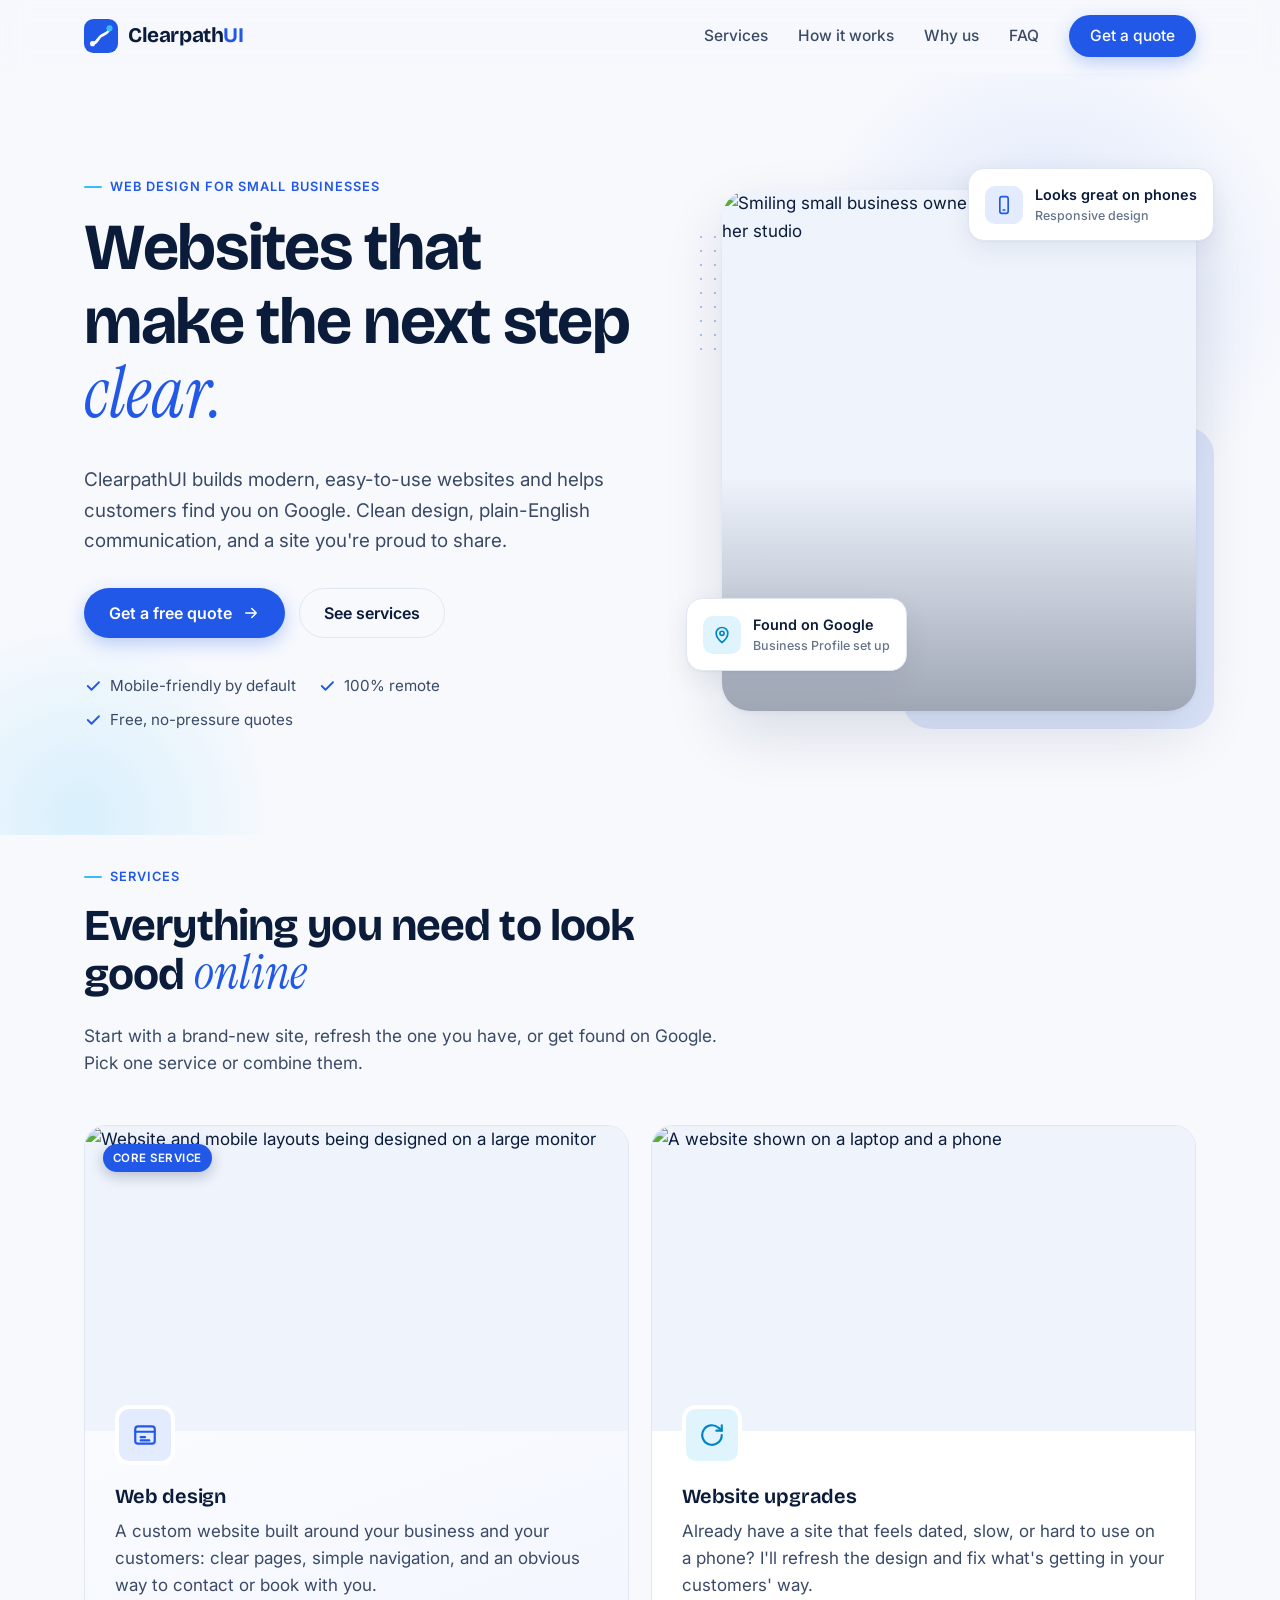
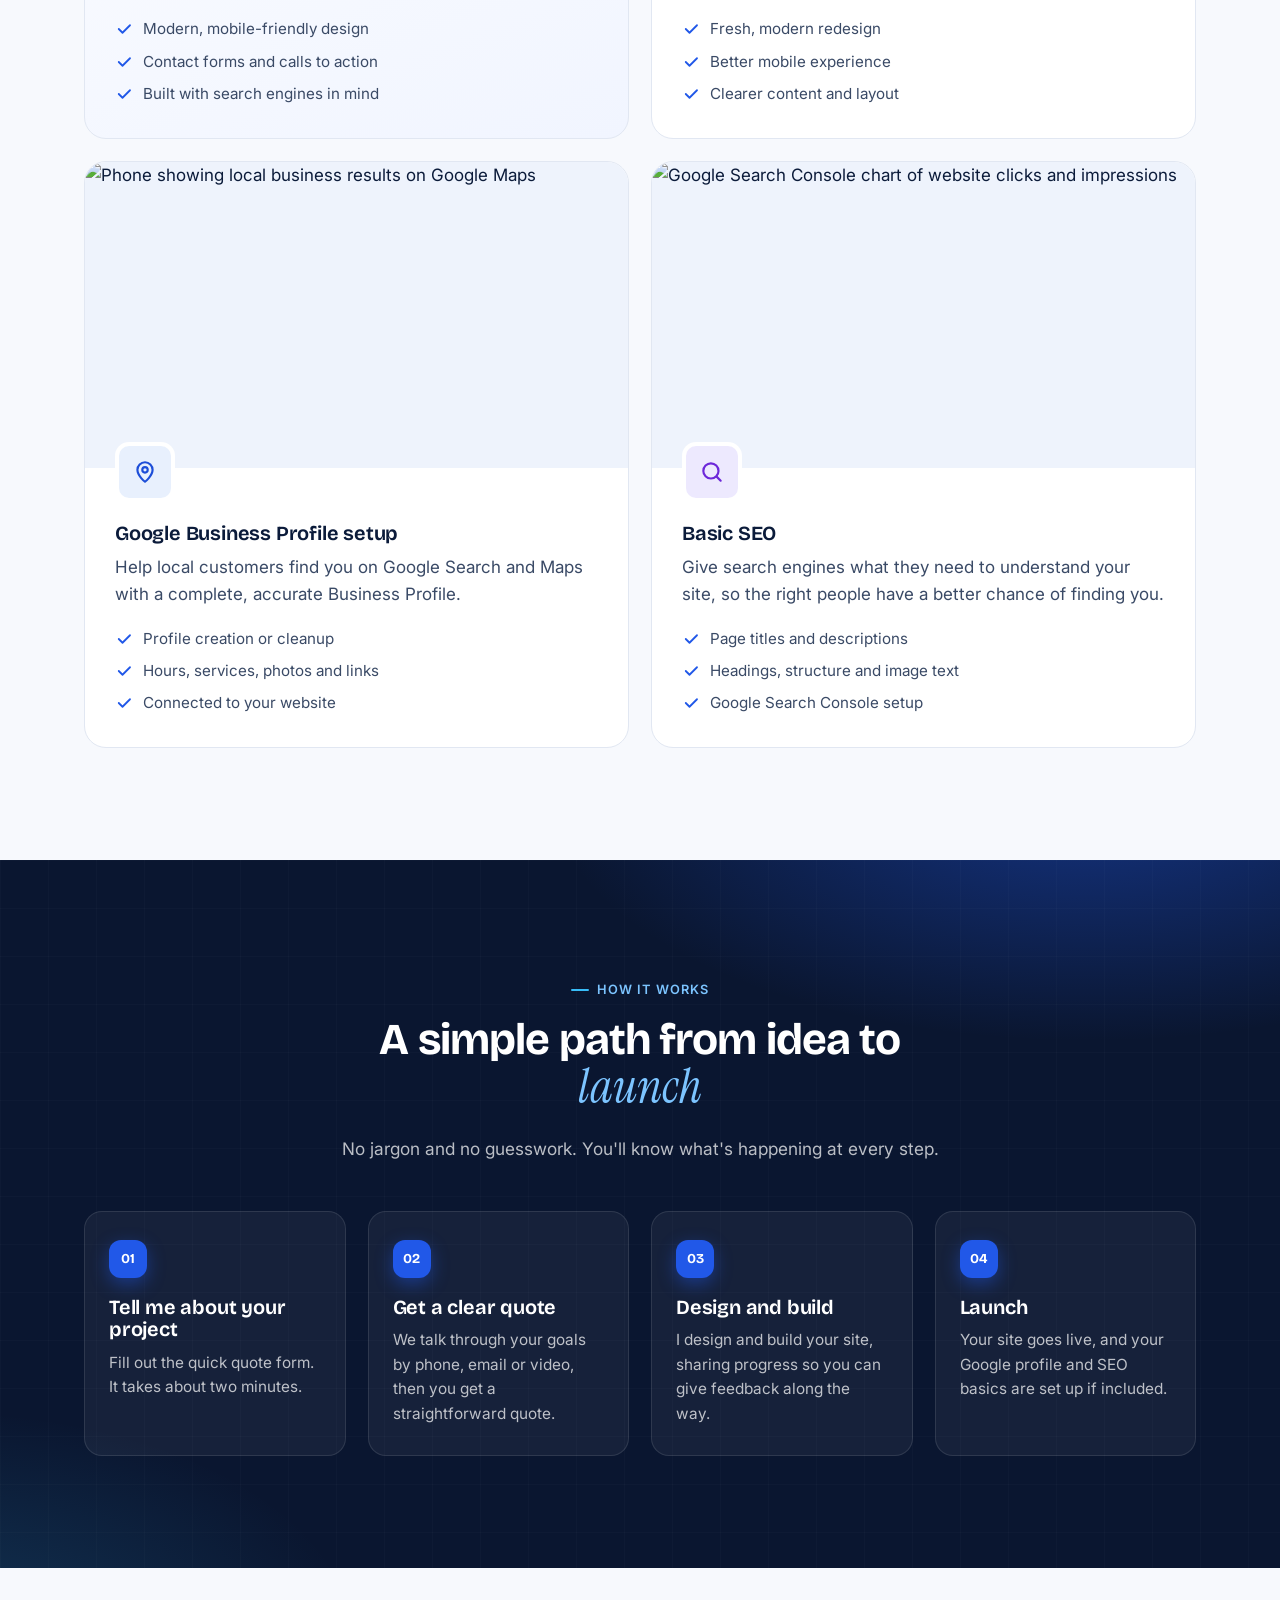
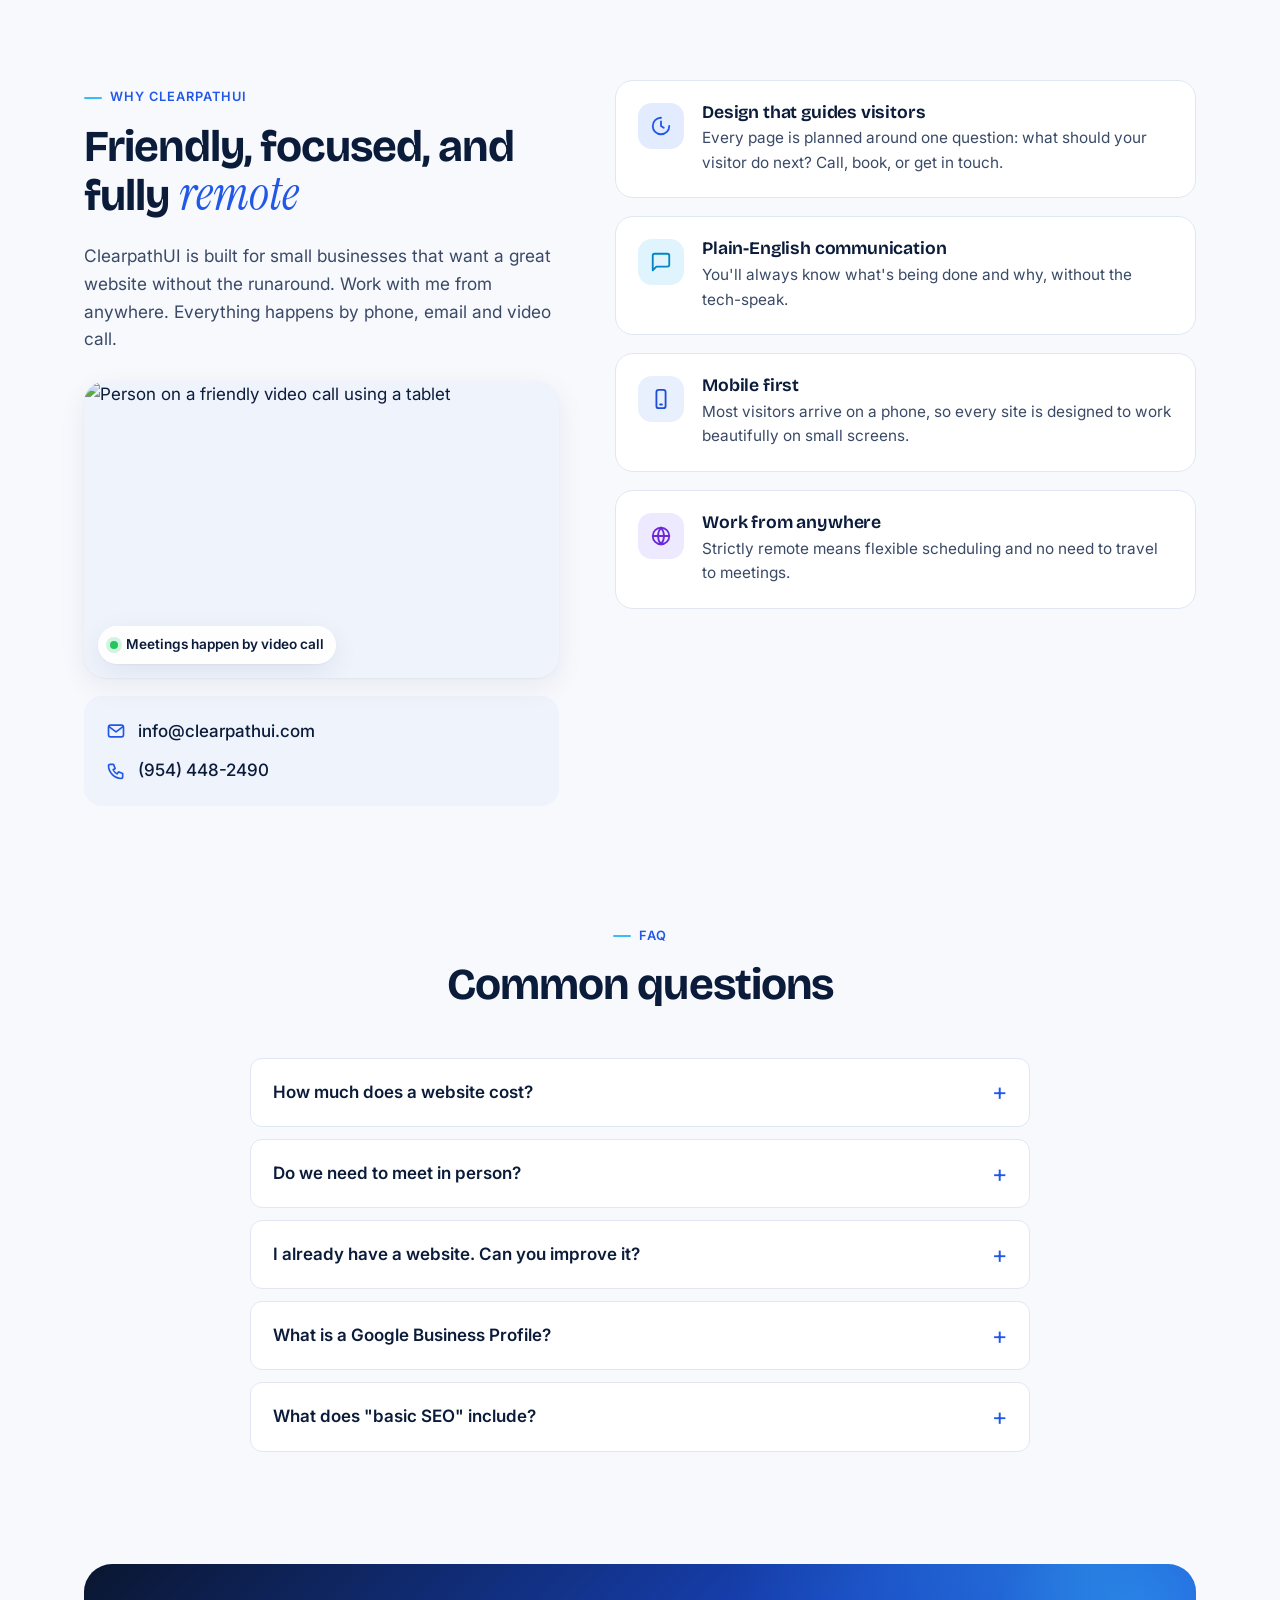
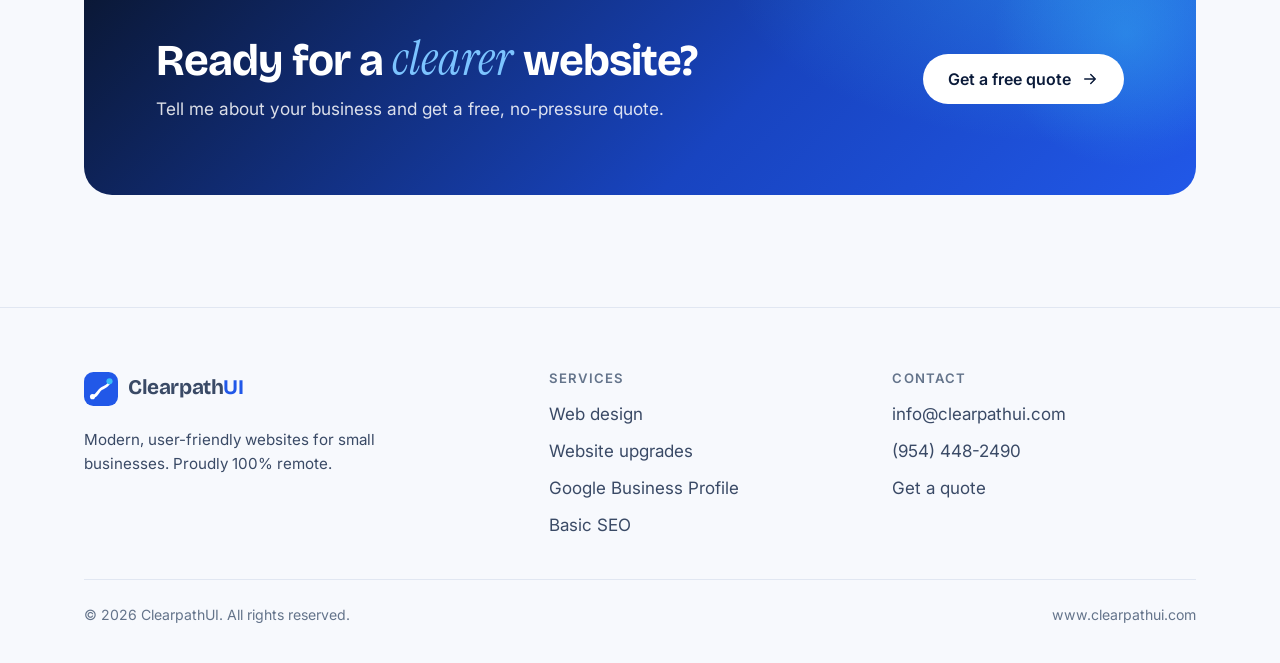
==== index.html @ dbae11d9 "Add ClearpathUI website Home page and Get a Quote page for ClearpathUI: blue palette, Unsplash photo" ====
<!doctype html>
<html lang="en">
<head>
  <meta charset="utf-8">
  <meta name="viewport" content="width=device-width, initial-scale=1">
  <title>ClearpathUI | Web Design, Website Upgrades, Google Profile & SEO</title>
  <meta name="description" content="ClearpathUI designs modern, easy-to-use websites for small businesses. Web design, website upgrades, Google Business Profile setup and basic SEO. 100% remote. Get a free quote.">
  <link rel="canonical" href="https://www.clearpathui.com/">
  <meta property="og:type" content="website">
  <meta property="og:title" content="ClearpathUI | Websites that make the next step obvious">
  <meta property="og:description" content="Web design, website upgrades, Google Business Profile setup and basic SEO for small businesses. 100% remote.">
  <meta property="og:url" content="https://www.clearpathui.com/">
  <meta name="theme-color" content="#2158e8">
  <link rel="icon" href="favicon.svg" type="image/svg+xml">
  <link rel="preconnect" href="https://images.unsplash.com">
  <link rel="preconnect" href="https://fonts.googleapis.com">
  <link rel="preconnect" href="https://fonts.gstatic.com" crossorigin>
  <link href="https://fonts.googleapis.com/css2?family=Bricolage+Grotesque:opsz,wght@12..96,600;12..96,700&family=Instrument+Serif:ital@1&family=Inter:wght@400;500;600&display=swap" rel="stylesheet">
  <link rel="stylesheet" href="styles.css">
  <script type="application/ld+json">
  {
    "@context": "https://schema.org",
    "@type": "ProfessionalService",
    "name": "ClearpathUI",
    "url": "https://www.clearpathui.com/",
    "email": "info@clearpathui.com",
    "telephone": "+1-954-448-2490",
    "description": "Web design, website upgrades, Google Business Profile setup and basic SEO for small businesses. Fully remote.",
    "areaServed": "US",
    "serviceType": ["Web design", "Website upgrades", "Google Business Profile setup", "Basic SEO"]
  }
  </script>
  <script>document.documentElement.classList.add('js');</script>
</head>
<body>
  <a class="skip-link" href="#main">Skip to content</a>

  <header class="site-header" id="top">
    <nav class="container nav" aria-label="Main">
      <a class="logo" href="index.html" aria-label="ClearpathUI home">
        <img class="logo-mark" src="favicon.svg" alt="" width="34" height="34">
        <span class="logo-text">Clearpath<span>UI</span></span>
      </a>
      <button class="menu-toggle" type="button" aria-expanded="false" aria-controls="nav-links" aria-label="Open menu">
        <svg viewBox="0 0 24 24" fill="none" stroke="currentColor" stroke-width="2" stroke-linecap="round"><path d="M4 7h16M4 12h16M4 17h16"/></svg>
      </button>
      <ul class="nav-links" id="nav-links">
        <li><a href="#services">Services</a></li>
        <li><a href="#process">How it works</a></li>
        <li><a href="#why">Why us</a></li>
        <li><a href="#faq">FAQ</a></li>
        <li><a class="btn btn-primary nav-cta" href="quote.html">Get a quote</a></li>
      </ul>
    </nav>
  </header>

  <main id="main">
    <!-- Hero -->
    <section class="hero">
      <div class="container hero-grid">
        <div>
          <span class="eyebrow">Web design for small businesses</span>
          <h1>Websites that make the next step <em>clear.</em></h1>
          <p class="hero-lead">ClearpathUI builds modern, easy-to-use websites and helps customers find you on Google. Clean design, plain-English communication, and a site you're proud to share.</p>
          <div class="hero-actions">
            <a class="btn btn-primary" href="quote.html">Get a free quote
              <svg viewBox="0 0 24 24" fill="none" stroke="currentColor" stroke-width="2" stroke-linecap="round" stroke-linejoin="round"><path d="M5 12h14M13 6l6 6-6 6"/></svg>
            </a>
            <a class="btn btn-ghost" href="#services">See services</a>
          </div>
          <ul class="hero-points">
            <li><svg viewBox="0 0 24 24" fill="none" stroke="currentColor" stroke-width="2.4" stroke-linecap="round" stroke-linejoin="round"><path d="m5 12 5 5L20 7"/></svg>Mobile-friendly by default</li>
            <li><svg viewBox="0 0 24 24" fill="none" stroke="currentColor" stroke-width="2.4" stroke-linecap="round" stroke-linejoin="round"><path d="m5 12 5 5L20 7"/></svg>100% remote</li>
            <li><svg viewBox="0 0 24 24" fill="none" stroke="currentColor" stroke-width="2.4" stroke-linecap="round" stroke-linejoin="round"><path d="m5 12 5 5L20 7"/></svg>Free, no-pressure quotes</li>
          </ul>
        </div>

        <div class="mockup-wrap">
          <span class="hero-pattern"></span>
          <div class="hero-photo"><img src="https://images.unsplash.com/photo-1753164597612-5e71b83fda91?auto=format&fit=crop&w=1100&q=75" alt="Smiling small business owner working on her laptop in her studio" width="1100" height="1210" fetchpriority="high"></div>
          <div class="float-card float-a" aria-hidden="true">
            <span class="ico"><svg viewBox="0 0 24 24" fill="none" stroke="currentColor" stroke-width="2" stroke-linecap="round" stroke-linejoin="round"><path d="M12 21s-7-5.3-7-11a7 7 0 0 1 14 0c0 5.7-7 11-7 11z"/><circle cx="12" cy="10" r="2.5"/></svg></span>
            <span>Found on Google<small>Business Profile set up</small></span>
          </div>
          <div class="float-card float-b" aria-hidden="true">
            <span class="ico"><svg viewBox="0 0 24 24" fill="none" stroke="currentColor" stroke-width="2" stroke-linecap="round" stroke-linejoin="round"><rect x="7" y="2" width="10" height="20" rx="2.5"/><path d="M11 18h2"/></svg></span>
            <span>Looks great on phones<small>Responsive design</small></span>
          </div>
        </div>
      </div>
    </section>

    <!-- Services -->
    <section class="section" id="services" style="padding-top: 24px;">
      <div class="container">
        <div class="section-head reveal">
          <span class="eyebrow">Services</span>
          <h2>Everything you need to look good <em>online</em></h2>
          <p>Start with a brand-new site, refresh the one you have, or get found on Google. Pick one service or combine them.</p>
        </div>

        <div class="services-grid">
          <article class="service-card featured reveal">
            <span class="tag">Core service</span>
            <div class="service-media"><img src="https://images.unsplash.com/photo-1541462608143-67571c6738dd?auto=format&fit=crop&w=900&q=75" alt="Website and mobile layouts being designed on a large monitor" width="900" height="506" loading="lazy" decoding="async"></div>
            <div class="service-body">
            <div class="service-icon si-teal">
              <svg viewBox="0 0 24 24" fill="none" stroke="currentColor" stroke-width="2" stroke-linecap="round" stroke-linejoin="round"><rect x="3" y="4" width="18" height="16" rx="2.5"/><path d="M3 9h18M8 14h4M8 17h8"/></svg>
            </div>
            <h3>Web design</h3>
            <p>A custom website built around your business and your customers: clear pages, simple navigation, and an obvious way to contact or book with you.</p>
            <ul class="service-list">
              <li><svg viewBox="0 0 24 24" fill="none" stroke="currentColor" stroke-width="2.4" stroke-linecap="round" stroke-linejoin="round"><path d="m5 12 5 5L20 7"/></svg>Modern, mobile-friendly design</li>
              <li><svg viewBox="0 0 24 24" fill="none" stroke="currentColor" stroke-width="2.4" stroke-linecap="round" stroke-linejoin="round"><path d="m5 12 5 5L20 7"/></svg>Contact forms and calls to action</li>
              <li><svg viewBox="0 0 24 24" fill="none" stroke="currentColor" stroke-width="2.4" stroke-linecap="round" stroke-linejoin="round"><path d="m5 12 5 5L20 7"/></svg>Built with search engines in mind</li>
            </ul>
            </div>
          </article>

          <article class="service-card reveal">
            <div class="service-media"><img src="https://images.unsplash.com/photo-1690192698934-e2ecab89335f?auto=format&fit=crop&w=900&q=75" alt="A website shown on a laptop and a phone" width="900" height="506" loading="lazy" decoding="async"></div>
            <div class="service-body">
            <div class="service-icon si-apricot">
              <svg viewBox="0 0 24 24" fill="none" stroke="currentColor" stroke-width="2" stroke-linecap="round" stroke-linejoin="round"><path d="M21 12a9 9 0 1 1-3-6.7L21 8"/><path d="M21 3v5h-5"/></svg>
            </div>
            <h3>Website upgrades</h3>
            <p>Already have a site that feels dated, slow, or hard to use on a phone? I'll refresh the design and fix what's getting in your customers' way.</p>
            <ul class="service-list">
              <li><svg viewBox="0 0 24 24" fill="none" stroke="currentColor" stroke-width="2.4" stroke-linecap="round" stroke-linejoin="round"><path d="m5 12 5 5L20 7"/></svg>Fresh, modern redesign</li>
              <li><svg viewBox="0 0 24 24" fill="none" stroke="currentColor" stroke-width="2.4" stroke-linecap="round" stroke-linejoin="round"><path d="m5 12 5 5L20 7"/></svg>Better mobile experience</li>
              <li><svg viewBox="0 0 24 24" fill="none" stroke="currentColor" stroke-width="2.4" stroke-linecap="round" stroke-linejoin="round"><path d="m5 12 5 5L20 7"/></svg>Clearer content and layout</li>
            </ul>
            </div>
          </article>

          <article class="service-card reveal">
            <div class="service-media"><img src="https://images.unsplash.com/photo-1548345680-f5475ea5df84?auto=format&fit=crop&w=900&q=75" alt="Phone showing local business results on Google Maps" width="900" height="506" loading="lazy" decoding="async"></div>
            <div class="service-body">
            <div class="service-icon si-sky">
              <svg viewBox="0 0 24 24" fill="none" stroke="currentColor" stroke-width="2" stroke-linecap="round" stroke-linejoin="round"><path d="M12 21s-7-5.3-7-11a7 7 0 0 1 14 0c0 5.7-7 11-7 11z"/><circle cx="12" cy="10" r="2.5"/></svg>
            </div>
            <h3>Google Business Profile setup</h3>
            <p>Help local customers find you on Google Search and Maps with a complete, accurate Business Profile.</p>
            <ul class="service-list">
              <li><svg viewBox="0 0 24 24" fill="none" stroke="currentColor" stroke-width="2.4" stroke-linecap="round" stroke-linejoin="round"><path d="m5 12 5 5L20 7"/></svg>Profile creation or cleanup</li>
              <li><svg viewBox="0 0 24 24" fill="none" stroke="currentColor" stroke-width="2.4" stroke-linecap="round" stroke-linejoin="round"><path d="m5 12 5 5L20 7"/></svg>Hours, services, photos and links</li>
              <li><svg viewBox="0 0 24 24" fill="none" stroke="currentColor" stroke-width="2.4" stroke-linecap="round" stroke-linejoin="round"><path d="m5 12 5 5L20 7"/></svg>Connected to your website</li>
            </ul>
            </div>
          </article>

          <article class="service-card reveal">
            <div class="service-media"><img src="https://images.unsplash.com/photo-1625296276703-3fbc924f07b5?auto=format&fit=crop&w=900&q=75" alt="Google Search Console chart of website clicks and impressions" width="900" height="506" loading="lazy" decoding="async"></div>
            <div class="service-body">
            <div class="service-icon si-sand">
              <svg viewBox="0 0 24 24" fill="none" stroke="currentColor" stroke-width="2" stroke-linecap="round" stroke-linejoin="round"><circle cx="11" cy="11" r="7"/><path d="m20 20-3.5-3.5"/></svg>
            </div>
            <h3>Basic SEO</h3>
            <p>Give search engines what they need to understand your site, so the right people have a better chance of finding you.</p>
            <ul class="service-list">
              <li><svg viewBox="0 0 24 24" fill="none" stroke="currentColor" stroke-width="2.4" stroke-linecap="round" stroke-linejoin="round"><path d="m5 12 5 5L20 7"/></svg>Page titles and descriptions</li>
              <li><svg viewBox="0 0 24 24" fill="none" stroke="currentColor" stroke-width="2.4" stroke-linecap="round" stroke-linejoin="round"><path d="m5 12 5 5L20 7"/></svg>Headings, structure and image text</li>
              <li><svg viewBox="0 0 24 24" fill="none" stroke="currentColor" stroke-width="2.4" stroke-linecap="round" stroke-linejoin="round"><path d="m5 12 5 5L20 7"/></svg>Google Search Console setup</li>
            </ul>
            </div>
          </article>
        </div>
      </div>
    </section>

    <!-- Process -->
    <section class="section process dark" id="process">
      <div class="container">
        <div class="section-head center reveal">
          <span class="eyebrow">How it works</span>
          <h2>A simple path from idea to <em>launch</em></h2>
          <p>No jargon and no guesswork. You'll know what's happening at every step.</p>
        </div>
        <ol class="steps">
          <li class="step reveal">
            <div class="step-num">01</div>
            <h3>Tell me about your project</h3>
            <p>Fill out the quick quote form. It takes about two minutes.</p>
          </li>
          <li class="step reveal">
            <div class="step-num">02</div>
            <h3>Get a clear quote</h3>
            <p>We talk through your goals by phone, email or video, then you get a straightforward quote.</p>
          </li>
          <li class="step reveal">
            <div class="step-num">03</div>
            <h3>Design and build</h3>
            <p>I design and build your site, sharing progress so you can give feedback along the way.</p>
          </li>
          <li class="step reveal">
            <div class="step-num">04</div>
            <h3>Launch</h3>
            <p>Your site goes live, and your Google profile and SEO basics are set up if included.</p>
          </li>
        </ol>
      </div>
    </section>

    <!-- Why -->
    <section class="section" id="why">
      <div class="container why-grid">
        <div class="reveal">
          <span class="eyebrow">Why ClearpathUI</span>
          <h2>Friendly, focused, and fully <em>remote</em></h2>
          <p style="color: var(--ink-soft); font-size: 1.08rem;">ClearpathUI is built for small businesses that want a great website without the runaround. Work with me from anywhere. Everything happens by phone, email and video call.</p>
          <figure class="why-photo"><img src="https://images.unsplash.com/photo-1612831455359-970e23a1e4e9?auto=format&fit=crop&w=1000&q=75" alt="Person on a friendly video call using a tablet" width="1000" height="625" loading="lazy" decoding="async"><figcaption><i></i>Meetings happen by video call</figcaption></figure>
          <div class="contact-card">
            <a class="contact-line" href="mailto:info@clearpathui.com">
              <svg viewBox="0 0 24 24" fill="none" stroke="currentColor" stroke-width="2" stroke-linecap="round" stroke-linejoin="round"><rect x="3" y="5" width="18" height="14" rx="2.5"/><path d="m4 7 8 6 8-6"/></svg>
              info@clearpathui.com
            </a>
            <a class="contact-line" href="tel:+19544482490">
              <svg viewBox="0 0 24 24" fill="none" stroke="currentColor" stroke-width="2" stroke-linecap="round" stroke-linejoin="round"><path d="M5 4h4l2 5-2.5 1.5a11 11 0 0 0 5 5L15 13l5 2v4a2 2 0 0 1-2 2A16 16 0 0 1 3 6a2 2 0 0 1 2-2"/></svg>
              (954) 448-2490
            </a>
          </div>
        </div>
        <div class="why-list">
          <div class="why-item reveal">
            <div class="service-icon si-teal"><svg viewBox="0 0 24 24" fill="none" stroke="currentColor" stroke-width="2" stroke-linecap="round" stroke-linejoin="round"><path d="M12 3a9 9 0 1 0 9 9"/><path d="M12 7v5l3 2"/></svg></div>
            <div><h3>Design that guides visitors</h3><p>Every page is planned around one question: what should your visitor do next? Call, book, or get in touch.</p></div>
          </div>
          <div class="why-item reveal">
            <div class="service-icon si-apricot"><svg viewBox="0 0 24 24" fill="none" stroke="currentColor" stroke-width="2" stroke-linecap="round" stroke-linejoin="round"><path d="M21 15a2 2 0 0 1-2 2H7l-4 4V5a2 2 0 0 1 2-2h14a2 2 0 0 1 2 2z"/></svg></div>
            <div><h3>Plain-English communication</h3><p>You'll always know what's being done and why, without the tech-speak.</p></div>
          </div>
          <div class="why-item reveal">
            <div class="service-icon si-sky"><svg viewBox="0 0 24 24" fill="none" stroke="currentColor" stroke-width="2" stroke-linecap="round" stroke-linejoin="round"><rect x="7" y="2" width="10" height="20" rx="2.5"/><path d="M11 18h2"/></svg></div>
            <div><h3>Mobile first</h3><p>Most visitors arrive on a phone, so every site is designed to work beautifully on small screens.</p></div>
          </div>
          <div class="why-item reveal">
            <div class="service-icon si-sand"><svg viewBox="0 0 24 24" fill="none" stroke="currentColor" stroke-width="2" stroke-linecap="round" stroke-linejoin="round"><circle cx="12" cy="12" r="9"/><path d="M3 12h18M12 3a14 14 0 0 1 0 18M12 3a14 14 0 0 0 0 18"/></svg></div>
            <div><h3>Work from anywhere</h3><p>Strictly remote means flexible scheduling and no need to travel to meetings.</p></div>
          </div>
        </div>
      </div>
    </section>

    <!-- FAQ -->
    <section class="section" id="faq" style="padding-top: 0;">
      <div class="container">
        <div class="section-head center reveal">
          <span class="eyebrow">FAQ</span>
          <h2>Common questions</h2>
        </div>
        <div class="faq">
          <details class="reveal">
            <summary>How much does a website cost?</summary>
            <p>Every project is different, so pricing depends on what you need. Send a quick quote request and you'll get a clear price before any work starts.</p>
          </details>
          <details class="reveal">
            <summary>Do we need to meet in person?</summary>
            <p>No. ClearpathUI is strictly remote. We'll work together by phone, email and video call, wherever you're located.</p>
          </details>
          <details class="reveal">
            <summary>I already have a website. Can you improve it?</summary>
            <p>Yes. Website upgrades are one of the main services. Share your current site in the quote form and I'll look at what can be improved.</p>
          </details>
          <details class="reveal">
            <summary>What is a Google Business Profile?</summary>
            <p>It's the free listing that shows your business on Google Search and Maps, with your hours, phone number, website and reviews. I can create a new one or tidy up the one you have.</p>
          </details>
          <details class="reveal">
            <summary>What does "basic SEO" include?</summary>
            <p>The essentials that help search engines understand your site: page titles and descriptions, clear headings, image descriptions, and Google Search Console setup.</p>
          </details>
        </div>
      </div>
    </section>

    <!-- CTA -->
    <section class="container">
      <div class="cta-band reveal">
        <div>
          <h2>Ready for a <em>clearer</em> website?</h2>
          <p>Tell me about your business and get a free, no-pressure quote.</p>
        </div>
        <a class="btn btn-light" href="quote.html">Get a free quote
          <svg viewBox="0 0 24 24" fill="none" stroke="currentColor" stroke-width="2" stroke-linecap="round" stroke-linejoin="round"><path d="M5 12h14M13 6l6 6-6 6"/></svg>
        </a>
      </div>
    </section>
  </main>

  <footer class="site-footer">
    <div class="container">
      <div class="footer-grid">
        <div>
          <a class="logo" href="index.html" aria-label="ClearpathUI home">
            <img class="logo-mark" src="favicon.svg" alt="" width="34" height="34">
            <span class="logo-text">Clearpath<span>UI</span></span>
          </a>
          <p>Modern, user-friendly websites for small businesses. Proudly 100% remote.</p>
        </div>
        <div>
          <h4>Services</h4>
          <ul>
            <li><a href="index.html#services">Web design</a></li>
            <li><a href="index.html#services">Website upgrades</a></li>
            <li><a href="index.html#services">Google Business Profile</a></li>
            <li><a href="index.html#services">Basic SEO</a></li>
          </ul>
        </div>
        <div>
          <h4>Contact</h4>
          <ul>
            <li><a href="mailto:info@clearpathui.com">info@clearpathui.com</a></li>
            <li><a href="tel:+19544482490">(954) 448-2490</a></li>
            <li><a href="quote.html">Get a quote</a></li>
          </ul>
        </div>
      </div>
      <div class="footer-bottom">
        <span>&copy; <span class="year">2026</span> ClearpathUI. All rights reserved.</span>
        <span>www.clearpathui.com</span>
      </div>
    </div>
  </footer>

  <script src="main.js"></script>
</body>
</html>
---- styles.css ----
/* ClearpathUI — shared styles */
:root {
  --ink: #0b1b3a;          /* deep navy text */
  --ink-soft: #3a4a66;
  --muted: #64748b;
  --bg: #f7f9fd;           /* cool off-white */
  --surface: #ffffff;
  --surface-2: #eef3fc;
  --line: #e1e7f2;
  --brand: #2158e8;        /* royal blue */
  --brand-strong: #1844c0;
  --brand-soft: #e3ebff;
  --brand-rgb: 33, 88, 232;
  --accent: #38bdf8;       /* sky blue */
  --accent-soft: #e0f4fe;
  --sky: #e8f0fd;
  --navy: #0a1630;         /* dark sections */
  --navy-2: #12224a;
  --font-accent: "Instrument Serif", Georgia, serif;
  --radius: 18px;
  --radius-sm: 12px;
  --shadow: 0 1px 2px rgba(11, 27, 58, .04), 0 8px 28px rgba(11, 27, 58, .07);
  --shadow-lg: 0 2px 4px rgba(11, 27, 58, .04), 0 24px 60px rgba(11, 27, 58, .12);
  --max: 1160px;
  --font-display: "Bricolage Grotesque", "Segoe UI", system-ui, sans-serif;
  --font-body: "Inter", "Segoe UI", system-ui, sans-serif;
}

*, *::before, *::after { box-sizing: border-box; }
html { scroll-behavior: smooth; -webkit-text-size-adjust: 100%; }
@media (prefers-reduced-motion: reduce) {
  html { scroll-behavior: auto; }
  *, *::before, *::after { animation: none !important; transition: none !important; }
}
body {
  margin: 0;
  font-family: var(--font-body);
  font-size: 17px;
  line-height: 1.6;
  color: var(--ink);
  background: var(--bg);
  -webkit-font-smoothing: antialiased;
  overflow-x: hidden;
}
img, svg { display: block; max-width: 100%; }
a { color: var(--brand); }
h1, h2, h3, h4 {
  font-family: var(--font-display);
  line-height: 1.12;
  letter-spacing: -0.02em;
  margin: 0 0 .5em;
  color: var(--ink);
}
h1 { font-size: clamp(2.4rem, 5.6vw, 4.1rem); font-weight: 700; }
h2 { font-size: clamp(1.9rem, 3.6vw, 2.75rem); font-weight: 700; }
h3 { font-size: 1.25rem; font-weight: 650; letter-spacing: -0.01em; }
p { margin: 0 0 1em; }

section[id] { scroll-margin-top: 84px; }
.container { width: 100%; max-width: var(--max); margin: 0 auto; padding: 0 24px; }
.section { padding: clamp(64px, 9vw, 112px) 0; }
.section-head { max-width: 640px; margin-bottom: 48px; }
.section-head.center { margin-left: auto; margin-right: auto; text-align: center; }
.section-head p { color: var(--ink-soft); font-size: 1.08rem; }
.eyebrow {
  display: inline-flex; align-items: center; gap: 8px;
  font-size: .8rem; font-weight: 600; letter-spacing: .08em; text-transform: uppercase;
  color: var(--brand); margin-bottom: 14px;
}
.eyebrow::before { content: ""; width: 18px; height: 2px; background: var(--accent); border-radius: 2px; }

.skip-link {
  position: absolute; left: 16px; top: -60px; z-index: 100;
  background: var(--ink); color: #fff; padding: 10px 16px; border-radius: 8px; text-decoration: none;
}
.skip-link:focus { top: 12px; }
:focus-visible { outline: 3px solid var(--accent); outline-offset: 3px; border-radius: 6px; }

/* Buttons */
.btn {
  display: inline-flex; align-items: center; justify-content: center; gap: 10px;
  font: 600 1rem/1 var(--font-body);
  padding: 15px 24px; border-radius: 999px; border: 1.5px solid transparent;
  text-decoration: none; cursor: pointer; white-space: nowrap;
  transition: transform .15s ease, box-shadow .2s ease, background .2s ease, color .2s ease, border-color .2s ease;
}
.btn svg { width: 18px; height: 18px; transition: transform .2s ease; }
.btn:hover svg { transform: translateX(3px); }
.btn-primary { background: var(--brand); color: #fff; box-shadow: 0 6px 18px rgba(var(--brand-rgb), .28); }
.btn-primary:hover { background: var(--brand-strong); transform: translateY(-1px); }
.btn-ghost { background: transparent; color: var(--ink); border-color: var(--line); }
.btn-ghost:hover { border-color: var(--ink); }
.btn-light { background: #fff; color: var(--ink); }
.btn-light:hover { transform: translateY(-1px); box-shadow: var(--shadow); }
.btn[disabled] { opacity: .65; cursor: progress; transform: none; }

/* Header */
.site-header {
  position: sticky; top: 0; z-index: 50;
  background: rgba(247, 249, 253, .86);
  backdrop-filter: saturate(160%) blur(12px);
  -webkit-backdrop-filter: saturate(160%) blur(12px);
  border-bottom: 1px solid transparent;
  transition: border-color .2s ease, box-shadow .2s ease;
}
.site-header.scrolled { border-bottom-color: var(--line); }
.nav { display: flex; align-items: center; justify-content: space-between; height: 72px; gap: 20px; }
.logo { display: inline-flex; align-items: center; gap: 10px; text-decoration: none; color: var(--ink); }
.logo-mark { width: 34px; height: 34px; flex: none; }
.logo-text { font: 700 1.3rem/1 var(--font-display); letter-spacing: -0.02em; }
.logo-text span { color: var(--brand); }
.nav-links { display: flex; align-items: center; gap: 30px; list-style: none; margin: 0; padding: 0; }
.nav-links a { color: var(--ink-soft); text-decoration: none; font-weight: 500; font-size: .97rem; }
.nav-links a:hover, .nav-links a[aria-current="page"] { color: var(--ink); }
.nav-links a.btn-primary, .nav-links a.btn-primary:hover { color: #fff; }
.nav-cta { padding: 12px 20px; font-size: .95rem; }
.menu-toggle {
  display: none; width: 44px; height: 44px; border-radius: 12px; border: 1px solid var(--line);
  background: var(--surface); cursor: pointer; align-items: center; justify-content: center; color: var(--ink);
}
.menu-toggle svg { width: 22px; height: 22px; }

/* Hero */
.hero { position: relative; padding: clamp(56px, 8vw, 96px) 0 clamp(64px, 8vw, 104px); overflow: hidden; }
.hero::before {
  content: ""; position: absolute; inset: -20% -10% auto auto; width: 720px; height: 720px;
  background: radial-gradient(closest-side, rgba(var(--brand-rgb), .13), transparent 70%);
  pointer-events: none;
}
.hero::after {
  content: ""; position: absolute; left: -200px; bottom: -260px; width: 560px; height: 560px;
  background: radial-gradient(closest-side, rgba(56, 189, 248, .16), transparent 70%);
  pointer-events: none;
}
.hero-grid { position: relative; z-index: 1; display: grid; grid-template-columns: 1.05fr .95fr; gap: 56px; align-items: center; }
h1 em, h2 em {
  font-family: var(--font-accent); font-style: italic; font-weight: 400; letter-spacing: 0;
  color: var(--brand); font-size: 1.08em; line-height: 1;
}
.dark h2 em, .cta-band h2 em { color: #7cc4ff; }
.hero-lead { font-size: 1.18rem; color: var(--ink-soft); max-width: 540px; margin-bottom: 32px; }
.hero-actions { display: flex; flex-wrap: wrap; gap: 14px; margin-bottom: 36px; }
.hero-points { display: flex; flex-wrap: wrap; gap: 10px 22px; list-style: none; padding: 0; margin: 0; color: var(--ink-soft); font-size: .95rem; }
.hero-points li { display: inline-flex; align-items: center; gap: 8px; }
.hero-points svg { width: 18px; height: 18px; color: var(--brand); flex: none; }

/* Hero visual: photo with floating cards */
.mockup-wrap { position: relative; padding: 0 0 0 28px; }
.hero-photo {
  position: relative; border-radius: 28px; overflow: hidden; box-shadow: var(--shadow-lg);
  aspect-ratio: 4 / 4.4; background: var(--surface-2);
}
.hero-photo img { width: 100%; height: 100%; object-fit: cover; }
.hero-photo::after {
  content: ""; position: absolute; inset: 0;
  background: linear-gradient(180deg, transparent 55%, rgba(10, 22, 48, .35) 100%);
}
.mockup-wrap::before {
  content: ""; position: absolute; right: -18px; bottom: -18px; width: 62%; height: 58%;
  border-radius: 28px; background: var(--brand); opacity: .12; z-index: -1;
}
.hero-pattern {
  position: absolute; left: 0; top: 40px; width: 120px; height: 120px; z-index: -1;
  background-image: radial-gradient(rgba(var(--brand-rgb), .35) 1.5px, transparent 1.5px);
  background-size: 14px 14px;
}
.float-card {
  position: absolute; background: var(--surface); border: 1px solid var(--line); border-radius: 16px;
  box-shadow: var(--shadow); padding: 14px 16px; display: flex; align-items: center; gap: 12px;
  font-size: .9rem; font-weight: 600; color: var(--ink);
}
.float-card small { display: block; font-weight: 500; color: var(--muted); font-size: .78rem; }
.float-card .ico { width: 38px; height: 38px; border-radius: 10px; display: grid; place-items: center; flex: none; }
.float-card .ico svg { width: 20px; height: 20px; }
.float-a { left: -8px; bottom: 40px; animation: bob 6s ease-in-out infinite; }
.float-a .ico { background: var(--accent-soft); color: #0284c7; }
.float-b { right: -18px; top: -22px; animation: bob 6s ease-in-out 1.5s infinite; }
.float-b .ico { background: var(--brand-soft); color: var(--brand); }
@keyframes bob { 0%, 100% { transform: translateY(0); } 50% { transform: translateY(-8px); } }

/* Services */
.services-grid { display: grid; grid-template-columns: repeat(2, 1fr); gap: 22px; }
.service-card {
  position: relative; background: var(--surface); border: 1px solid var(--line); border-radius: 22px;
  overflow: hidden; display: flex; flex-direction: column;
  transition: transform .2s ease, box-shadow .2s ease, border-color .2s ease;
}
.service-card:hover { transform: translateY(-4px); box-shadow: var(--shadow-lg); border-color: transparent; }
.service-media { aspect-ratio: 16 / 9; overflow: hidden; background: var(--surface-2); }
.service-media img { width: 100%; height: 100%; object-fit: cover; transition: transform .5s ease; }
.service-card:hover .service-media img { transform: scale(1.04); }
.service-body { position: relative; padding: 0 30px 32px; }
.service-body .service-icon { margin-top: -26px; border: 4px solid var(--surface); box-sizing: content-box; position: relative; }
.service-icon { width: 52px; height: 52px; border-radius: 14px; display: grid; place-items: center; margin-bottom: 20px; }
.service-icon svg { width: 26px; height: 26px; }
.si-teal { background: var(--brand-soft); color: var(--brand); }
.si-apricot { background: var(--accent-soft); color: #0284c7; }
.si-sky { background: var(--sky); color: #1d4ed8; }
.si-sand { background: #ede9fe; color: #6d28d9; }
.service-card p { color: var(--ink-soft); }
.service-list { list-style: none; padding: 0; margin: 18px 0 0; display: grid; gap: 8px; }
.service-list li { display: flex; gap: 10px; align-items: flex-start; font-size: .95rem; color: var(--ink-soft); }
.service-list svg { width: 18px; height: 18px; color: var(--brand); flex: none; margin-top: 3px; }
.service-card.featured { background: linear-gradient(160deg, #ffffff 0%, #f1f5ff 100%); }
.tag {
  position: absolute; top: 18px; left: 18px; z-index: 1; box-shadow: 0 4px 14px rgba(11, 27, 58, .25); font-size: .72rem; font-weight: 600; letter-spacing: .04em;
  padding: 5px 10px; border-radius: 999px; background: var(--brand); color: #fff; text-transform: uppercase;
}

/* Process */
.dark {
  position: relative; overflow: hidden; color: #fff;
  background: radial-gradient(900px 420px at 85% -10%, rgba(var(--brand-rgb), .45), transparent 60%),
              radial-gradient(700px 380px at -5% 110%, rgba(56, 189, 248, .18), transparent 60%),
              var(--navy);
}
.dark::before {
  content: ""; position: absolute; inset: 0; pointer-events: none; opacity: .5;
  background-image: linear-gradient(rgba(255, 255, 255, .04) 1px, transparent 1px),
                    linear-gradient(90deg, rgba(255, 255, 255, .04) 1px, transparent 1px);
  background-size: 48px 48px;
}
.dark .container { position: relative; }
.dark h2, .dark h3 { color: #fff; }
.dark .section-head p { color: rgba(255, 255, 255, .72); }
.dark .eyebrow { color: #7cc4ff; }
.steps { display: grid; grid-template-columns: repeat(4, 1fr); gap: 22px; list-style: none; padding: 0; margin: 0; }
.step {
  position: relative; padding: 28px 24px; border-radius: var(--radius);
  background: rgba(255, 255, 255, .05); border: 1px solid rgba(255, 255, 255, .1);
}
.step-num {
  font: 700 .85rem/1 var(--font-display); color: #fff; background: var(--brand);
  width: 38px; height: 38px; border-radius: 12px; display: grid; place-items: center; margin-bottom: 18px;
  box-shadow: 0 6px 18px rgba(var(--brand-rgb), .45);
}
.step p { color: rgba(255, 255, 255, .72); font-size: .96rem; margin: 0; }

/* Why */
.why-grid { display: grid; grid-template-columns: .9fr 1.1fr; gap: 56px; align-items: start; }
.why-list { display: grid; gap: 18px; }
.why-item { display: flex; gap: 18px; padding: 22px; border-radius: var(--radius); background: var(--surface); border: 1px solid var(--line); }
.why-item .service-icon { width: 46px; height: 46px; margin: 0; flex: none; }
.why-item .service-icon svg { width: 22px; height: 22px; }
.why-item h3 { margin-bottom: 4px; font-size: 1.1rem; }
.why-item p { margin: 0; color: var(--ink-soft); font-size: .96rem; }
.why-photo { position: relative; margin: 28px 0 0; border-radius: 22px; overflow: hidden; aspect-ratio: 16 / 10; box-shadow: var(--shadow); background: var(--surface-2); }
.why-photo img { width: 100%; height: 100%; object-fit: cover; }
.why-photo figcaption {
  position: absolute; left: 14px; bottom: 14px; display: inline-flex; align-items: center; gap: 8px;
  background: rgba(255, 255, 255, .94); color: var(--ink); font-size: .85rem; font-weight: 600;
  padding: 8px 12px; border-radius: 999px; box-shadow: var(--shadow);
}
.why-photo figcaption i { width: 8px; height: 8px; border-radius: 50%; background: #22c55e; box-shadow: 0 0 0 4px rgba(34, 197, 94, .2); }
.contact-card {
  margin-top: 18px; padding: 22px; border-radius: var(--radius); background: var(--surface-2);
  display: grid; gap: 12px;
}
.contact-line { display: flex; align-items: center; gap: 12px; color: var(--ink); text-decoration: none; font-weight: 500; word-break: break-word; }
.contact-line svg { width: 20px; height: 20px; color: var(--brand); flex: none; }
.contact-line:hover { color: var(--brand); }

/* FAQ */
.faq { max-width: 780px; margin: 0 auto; display: grid; gap: 12px; }
.faq details { background: var(--surface); border: 1px solid var(--line); border-radius: var(--radius-sm); padding: 0 22px; }
.faq summary {
  list-style: none; cursor: pointer; padding: 20px 0; font-weight: 600; display: flex; justify-content: space-between; gap: 16px; align-items: center;
}
.faq summary::-webkit-details-marker { display: none; }
.faq summary::after {
  content: "+"; font: 400 1.5rem/1 var(--font-body); color: var(--brand); transition: transform .2s ease; flex: none;
}
.faq details[open] summary::after { transform: rotate(45deg); }
.faq details p { color: var(--ink-soft); padding-bottom: 20px; margin: 0; }

/* CTA band */
.cta-band {
  position: relative; overflow: hidden; border-radius: 28px; padding: clamp(40px, 6vw, 72px);
  background: radial-gradient(600px 300px at 90% 0%, rgba(56, 189, 248, .35), transparent 60%),
              linear-gradient(135deg, var(--navy) 0%, var(--brand-strong) 60%, var(--brand) 100%); color: #fff;
  display: grid; grid-template-columns: 1.4fr auto; gap: 32px; align-items: center;
}
.cta-band::after {
  content: ""; position: absolute; right: -120px; top: -120px; width: 380px; height: 380px; border-radius: 50%;
  background: radial-gradient(closest-side, rgba(56, 189, 248, .35), transparent 70%);
}
.cta-band h2 { color: #fff; margin-bottom: 10px; }
.cta-band p { color: rgba(255, 255, 255, .85); margin: 0; font-size: 1.08rem; }
.cta-band .btn { position: relative; z-index: 1; }

/* Footer */
.site-footer { padding: 64px 0 36px; border-top: 1px solid var(--line); margin-top: clamp(64px, 9vw, 112px); }
.footer-grid { display: grid; grid-template-columns: 1.4fr 1fr 1fr; gap: 40px; margin-bottom: 40px; }
.footer-grid p { color: var(--ink-soft); font-size: .95rem; max-width: 320px; margin-top: 14px; }
.footer-grid h4 { font: 600 .82rem/1 var(--font-body); letter-spacing: .08em; text-transform: uppercase; color: var(--muted); margin-bottom: 16px; }
.footer-grid ul { list-style: none; padding: 0; margin: 0; display: grid; gap: 10px; }
.footer-grid a { color: var(--ink-soft); text-decoration: none; word-break: break-word; }
.footer-grid a:hover { color: var(--brand); }
.footer-bottom { display: flex; justify-content: space-between; gap: 16px; flex-wrap: wrap; padding-top: 24px; border-top: 1px solid var(--line); color: var(--muted); font-size: .88rem; }

/* Reveal on scroll (only when JS is running) */
.js .reveal { opacity: 0; transform: translateY(18px); transition: opacity .6s ease, transform .6s ease; }
.js .reveal.in { opacity: 1; transform: none; }

/* ---------- Quote page ---------- */
.quote-hero { padding: clamp(48px, 7vw, 80px) 0 32px; }
.quote-hero p { color: var(--ink-soft); font-size: 1.12rem; max-width: 620px; }
.quote-layout { display: grid; grid-template-columns: 1fr 340px; gap: 40px; align-items: start; }
.form-card { background: var(--surface); border: 1px solid var(--line); border-radius: 24px; padding: clamp(24px, 4vw, 44px); box-shadow: var(--shadow); }
.fieldset { border: 0; padding: 0; margin: 0 0 34px; min-width: 0; }
.fieldset:last-of-type { margin-bottom: 26px; }
.legend { font: 650 1.15rem/1.2 var(--font-display); margin-bottom: 6px; padding: 0; display: flex; align-items: center; gap: 10px; }
.legend .n { font-size: .78rem; width: 26px; height: 26px; border-radius: 50%; background: var(--brand-soft); color: var(--brand); display: grid; place-items: center; flex: none; }
.legend-sub { color: var(--muted); font-size: .92rem; margin: 0 0 18px; }
.grid-2 { display: grid; grid-template-columns: 1fr 1fr; gap: 18px; }
.field { display: grid; gap: 7px; margin-bottom: 18px; min-width: 0; }
.grid-2 .field { margin-bottom: 0; }
.grid-2 + .field, .grid-2 + .grid-2 { margin-top: 18px; }
label, .label { font-weight: 600; font-size: .93rem; color: var(--ink); }
.req { color: #c2410c; }
.opt { color: var(--muted); font-weight: 400; }
input[type="text"], input[type="email"], input[type="tel"], input[type="url"], select, textarea {
  width: 100%; font: 400 1rem/1.4 var(--font-body); color: var(--ink);
  background: var(--bg); border: 1.5px solid var(--line); border-radius: 12px; padding: 13px 14px;
  transition: border-color .15s ease, box-shadow .15s ease, background .15s ease;
  -webkit-appearance: none; appearance: none;
}
select {
  background-image: url("data:image/svg+xml,%3Csvg xmlns='http://www.w3.org/2000/svg' viewBox='0 0 24 24' fill='none' stroke='%2364748b' stroke-width='2'%3E%3Cpath d='m6 9 6 6 6-6'/%3E%3C/svg%3E");
  background-repeat: no-repeat; background-position: right 12px center; background-size: 18px; padding-right: 40px;
}
textarea { min-height: 140px; resize: vertical; }
input:hover, select:hover, textarea:hover { border-color: #cbd5dc; }
input:focus, select:focus, textarea:focus { outline: none; border-color: var(--brand); background: #fff; box-shadow: 0 0 0 4px rgba(var(--brand-rgb), .12); }
.field.invalid input, .field.invalid textarea, .field.invalid select { border-color: #dc2626; background: #fffafa; }
.error-msg { color: #b91c1c; font-size: .85rem; display: none; }
.field.invalid .error-msg, .choice-group.invalid .error-msg { display: block; }
.hint { color: var(--muted); font-size: .85rem; }

.choice-group { display: grid; grid-template-columns: repeat(2, 1fr); gap: 12px; }
.choice-group .error-msg { grid-column: 1 / -1; }
.choice { position: relative; display: block; cursor: pointer; }
.choice input { position: absolute; opacity: 0; width: 1px; height: 1px; }
.choice-box {
  display: flex; gap: 12px; align-items: flex-start; padding: 16px; border-radius: 14px;
  border: 1.5px solid var(--line); background: var(--bg); transition: border-color .15s ease, background .15s ease, box-shadow .15s ease; height: 100%;
}
.choice-box .check {
  width: 22px; height: 22px; border-radius: 7px; border: 1.5px solid #c3ccd4; flex: none; display: grid; place-items: center; margin-top: 1px; background: #fff;
  transition: background .15s ease, border-color .15s ease;
}
.choice-box .check svg { width: 14px; height: 14px; color: #fff; opacity: 0; }
.choice-box strong { display: block; font-size: .97rem; }
.choice-box small { display: block; color: var(--muted); font-size: .85rem; line-height: 1.4; margin-top: 2px; }
.choice:hover .choice-box { border-color: #b7c4cd; }
.choice input:checked + .choice-box { border-color: var(--brand); background: #f1f5ff; box-shadow: 0 0 0 3px rgba(var(--brand-rgb), .1); }
.choice input:checked + .choice-box .check { background: var(--brand); border-color: var(--brand); }
.choice input:checked + .choice-box .check svg { opacity: 1; }
.choice input:focus-visible + .choice-box { outline: 3px solid var(--accent); outline-offset: 2px; }
.choice-group.invalid .choice-box { border-color: #f1a5a5; }

.pills { display: flex; flex-wrap: wrap; gap: 10px; }
.pill { position: relative; cursor: pointer; }
.pill input { position: absolute; opacity: 0; width: 1px; height: 1px; }
.pill span {
  display: inline-block; padding: 10px 16px; border-radius: 999px; border: 1.5px solid var(--line); background: var(--bg);
  font-size: .93rem; font-weight: 500; transition: all .15s ease;
}
.pill:hover span { border-color: #b7c4cd; }
.pill input:checked + span { background: var(--brand); border-color: var(--brand); color: #fff; }
.pill input:focus-visible + span { outline: 3px solid var(--accent); outline-offset: 2px; }

.hp { position: absolute; left: -9999px; width: 1px; height: 1px; overflow: hidden; }
.form-footer { display: flex; align-items: center; justify-content: space-between; gap: 18px; flex-wrap: wrap; padding-top: 24px; border-top: 1px solid var(--line); }
.form-footer p { margin: 0; color: var(--muted); font-size: .88rem; max-width: 380px; }
.form-status { margin-top: 18px; padding: 14px 16px; border-radius: 12px; font-size: .95rem; display: none; }
.form-status.show { display: block; }
.form-status.error { background: #fef2f2; color: #991b1b; border: 1px solid #fecaca; }
.spinner { width: 18px; height: 18px; border: 2.5px solid rgba(255, 255, 255, .45); border-top-color: #fff; border-radius: 50%; animation: spin .8s linear infinite; }
@keyframes spin { to { transform: rotate(360deg); } }

.success { text-align: center; padding: 28px 8px; }
.success-icon { width: 72px; height: 72px; border-radius: 50%; background: var(--brand-soft); color: var(--brand); display: grid; place-items: center; margin: 0 auto 22px; }
.success-icon svg { width: 34px; height: 34px; }
.success p { color: var(--ink-soft); max-width: 460px; margin-left: auto; margin-right: auto; }
.success .btn { margin-top: 10px; }

.aside { display: grid; gap: 18px; position: sticky; top: 96px; }
.aside-card { background: var(--surface); border: 1px solid var(--line); border-radius: var(--radius); padding: 24px; }
.aside-card h3 { font-size: 1.08rem; margin-bottom: 14px; }
.aside-steps { list-style: none; padding: 0; margin: 0; display: grid; gap: 14px; }
.aside-steps li { display: flex; gap: 12px; font-size: .94rem; color: var(--ink-soft); }
.aside-steps b { width: 24px; height: 24px; border-radius: 50%; background: var(--brand-soft); color: var(--brand); font-size: .78rem; display: grid; place-items: center; flex: none; margin-top: 1px; }
.aside-card.dark { background: var(--ink); color: #fff; border-color: var(--ink); }
.aside-card.dark h3 { color: #fff; }
.aside-card.dark p { color: rgba(255, 255, 255, .75); font-size: .94rem; }
.aside-card.dark .contact-line { color: #fff; }
.aside-card.dark .contact-line svg { color: #7dd3fc; }
.aside-card.dark .contact-line + .contact-line { margin-top: 12px; }

.aside-photo { border-radius: var(--radius); overflow: hidden; aspect-ratio: 4 / 3; background: var(--surface-2); box-shadow: var(--shadow); }
.aside-photo img { width: 100%; height: 100%; object-fit: cover; }
.aside-card.dark { background: var(--navy); border-color: var(--navy); }

/* ---------- Responsive ---------- */
@media (max-width: 1024px) {
  .steps { grid-template-columns: repeat(2, 1fr); }
  .quote-layout { grid-template-columns: 1fr; }
  .aside { position: static; grid-template-columns: 1fr 1fr; }
  .aside-photo { grid-column: 1 / -1; aspect-ratio: 16 / 7; }
}
@media (max-width: 900px) {
  .hero-grid, .why-grid { grid-template-columns: 1fr; gap: 48px; }
  .mockup-wrap { max-width: 560px; margin: 0 auto; width: 100%; }
  .cta-band { grid-template-columns: 1fr; }
  .footer-grid { grid-template-columns: 1fr 1fr; }
  .footer-grid > div:first-child { grid-column: 1 / -1; }
}
@media (max-width: 820px) {
  .menu-toggle { display: inline-flex; }
  .nav-links {
    position: absolute; top: 72px; left: 0; right: 0; flex-direction: column; align-items: stretch; gap: 0;
    background: var(--bg); border-bottom: 1px solid var(--line); padding: 8px 24px 20px;
    box-shadow: 0 18px 30px rgba(11, 27, 58, .08); display: none;
  }
  .nav-links.open { display: flex; }
  .nav-links li a:not(.btn) { display: block; padding: 14px 0; border-bottom: 1px solid var(--line); font-size: 1.05rem; }
  .nav-links .btn { margin-top: 16px; width: 100%; }
}
@media (max-width: 720px) {
  body { font-size: 16px; }
  .container { padding: 0 16px; }
  .services-grid, .steps, .grid-2, .choice-group, .aside { grid-template-columns: 1fr; }
  .grid-2 .field + .field { margin-top: 0; }
  .grid-2 { gap: 18px; }
  .service-body { padding: 0 22px 26px; }
  .mockup-wrap { padding: 0; }
  .mockup-wrap::before { right: -8px; bottom: -10px; }
  .hero-photo { aspect-ratio: 4 / 3.6; border-radius: 22px; }
  .float-a { left: 10px; bottom: 14px; }
  .float-b { right: 10px; top: 14px; }
  .hero-actions .btn { flex: 1 1 100%; }
  .form-footer .btn { width: 100%; }
  .footer-grid { grid-template-columns: 1fr; gap: 28px; }
  .nav-links { padding: 8px 16px 20px; }
}
@media (max-width: 400px) {
  .float-card { padding: 10px 12px; font-size: .82rem; }
  .float-card .ico { width: 32px; height: 32px; }
}
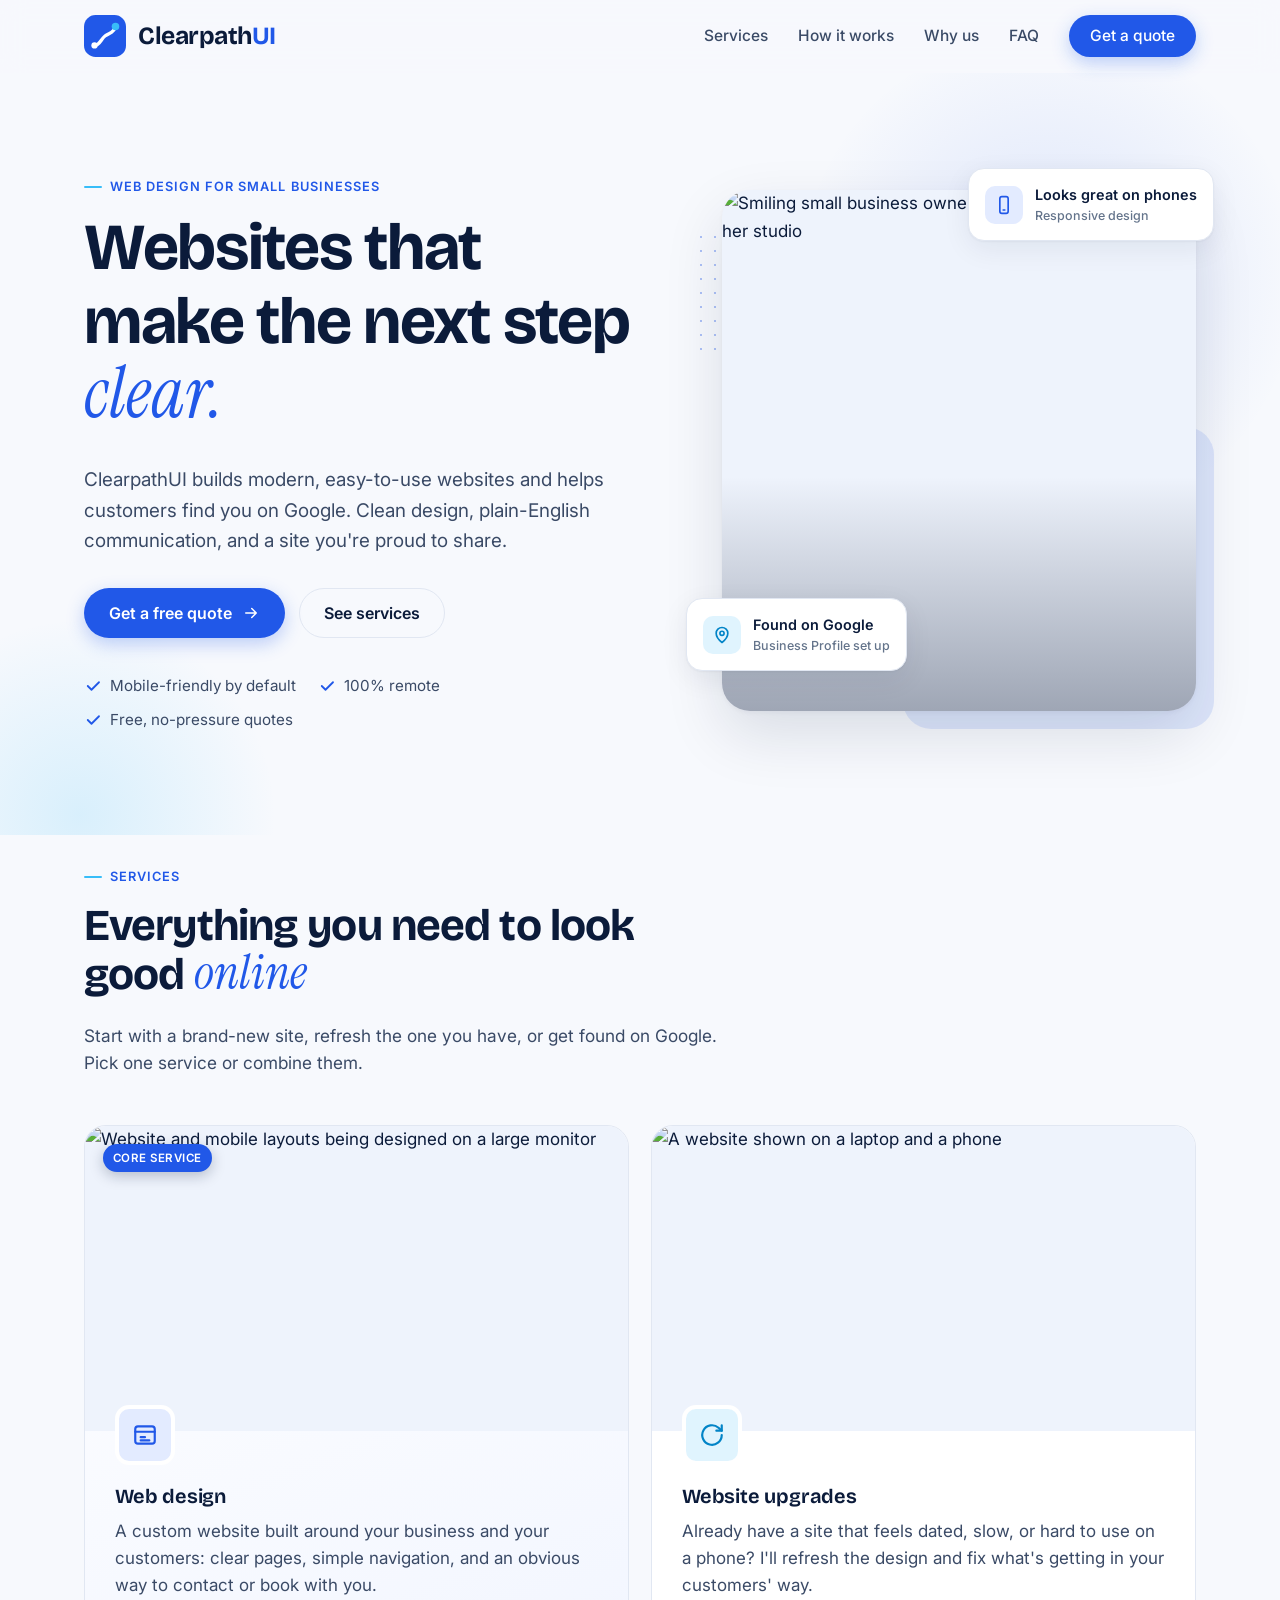
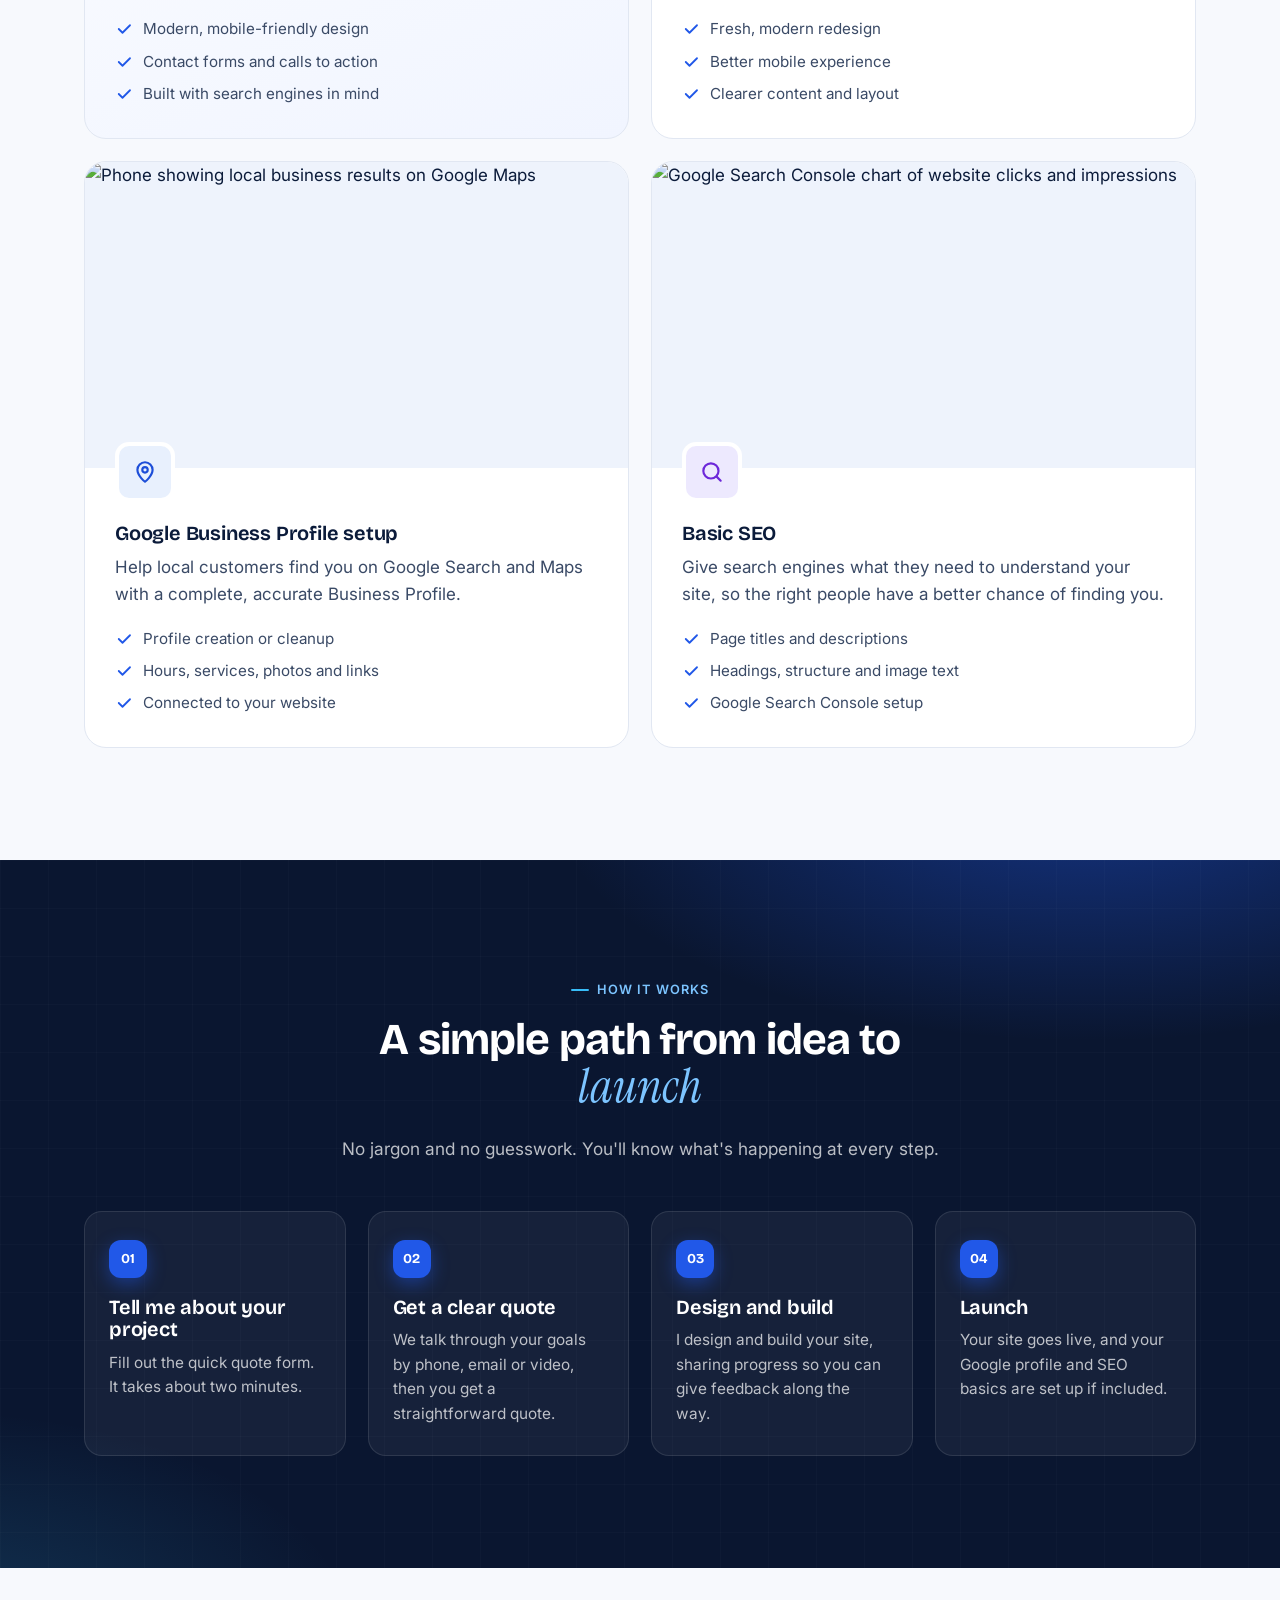
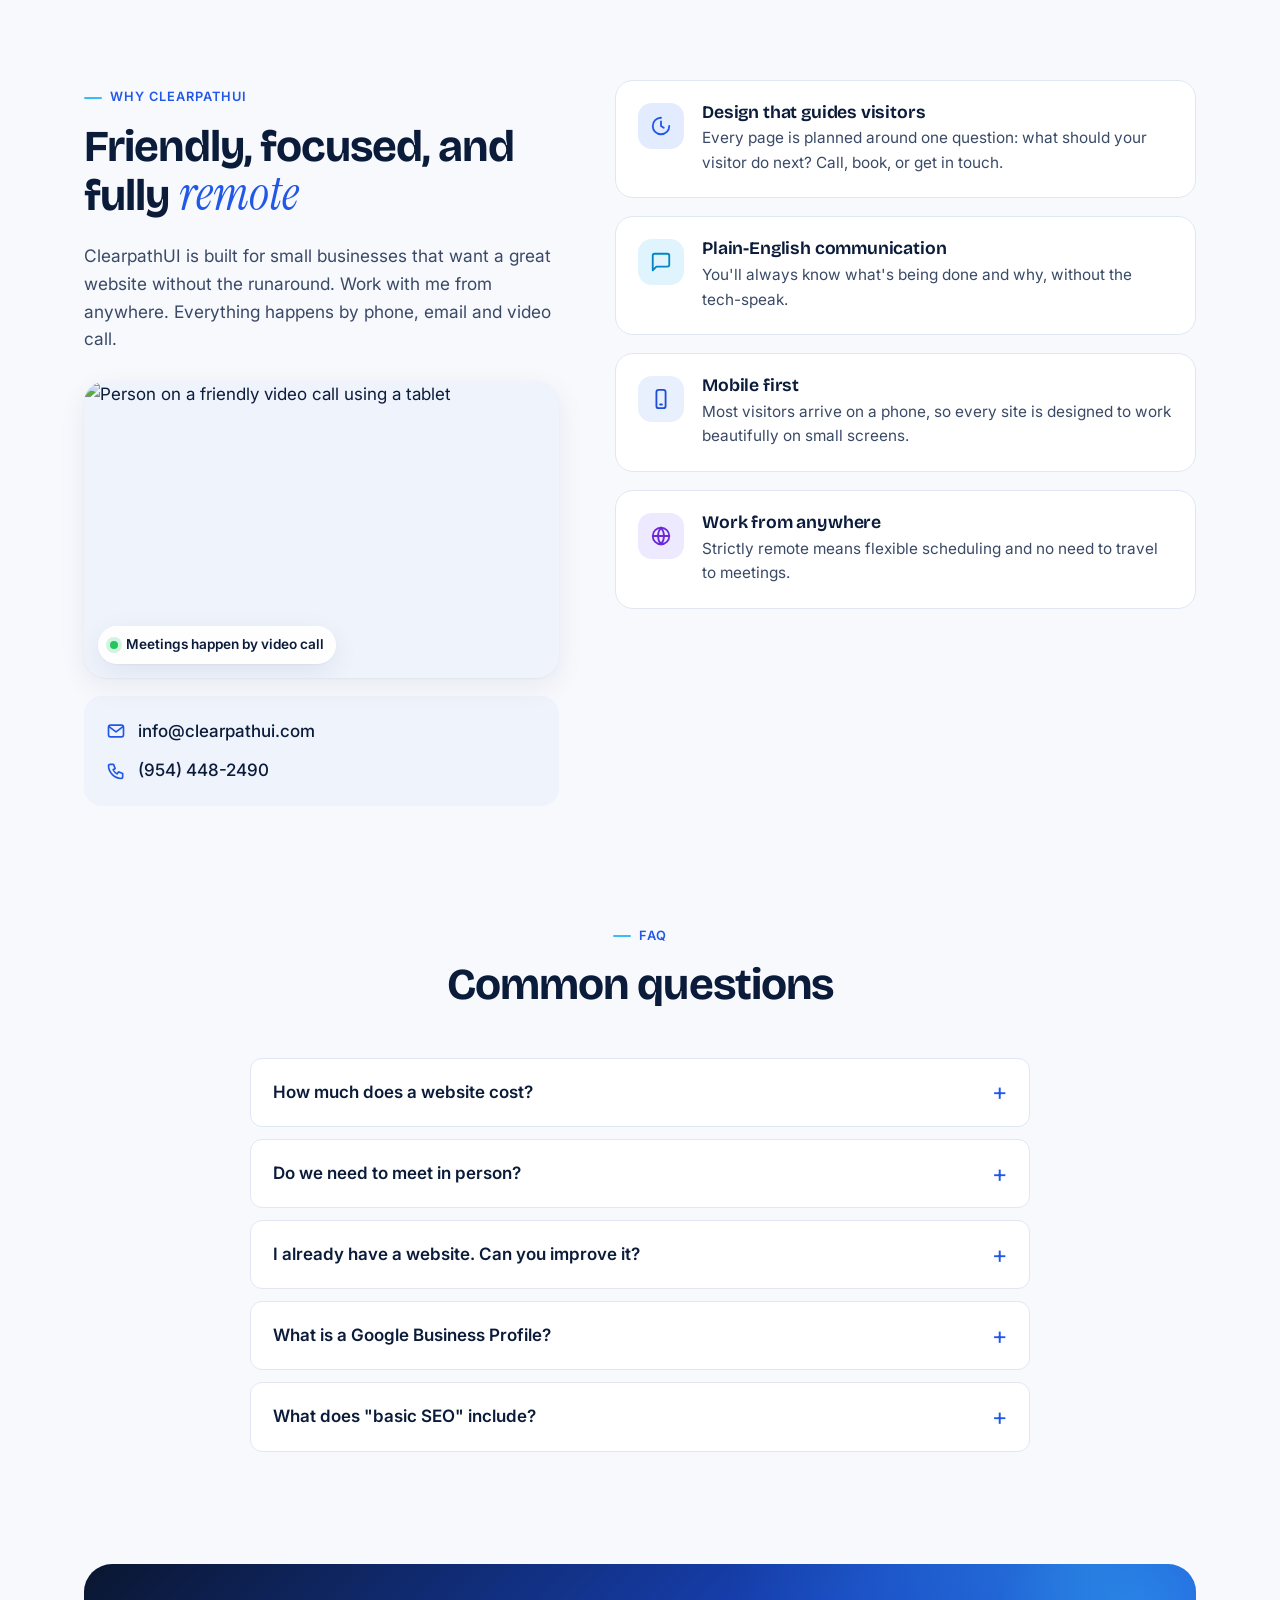
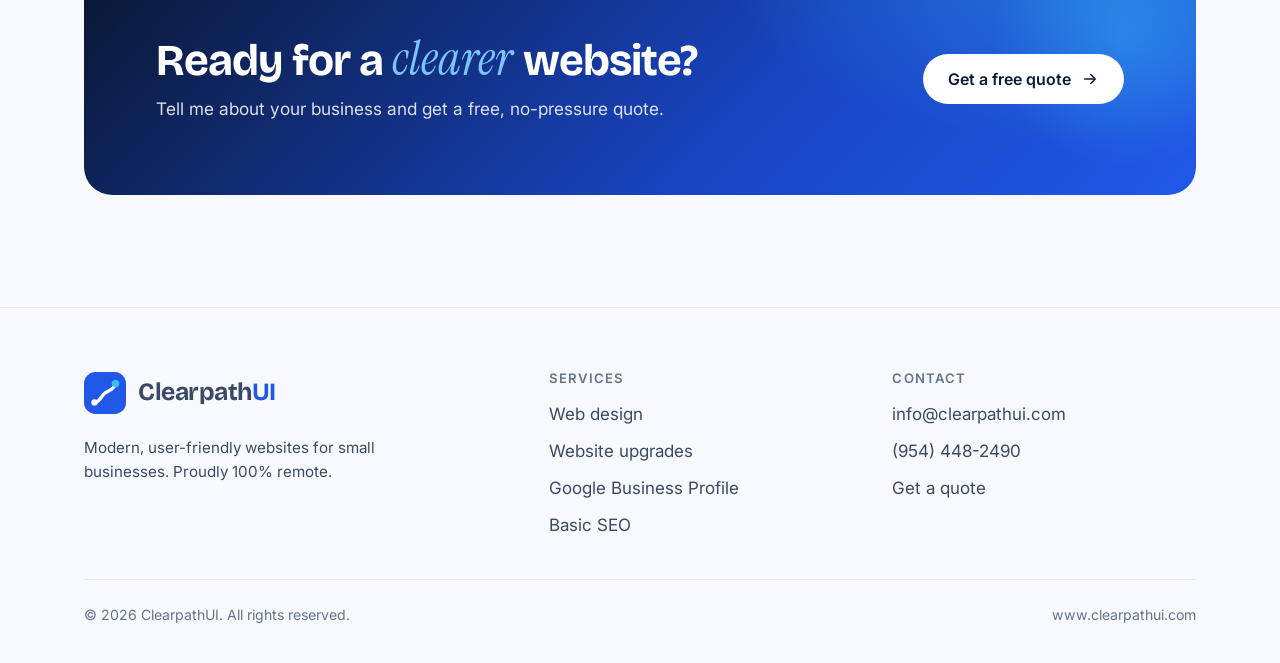
==== commit 11078bd2: "Make the logo slightly larger Logo icon 34px to 42px and wordmark 1.3rem to 1.55rem in the header an" ====
--- a/index.html
+++ b/index.html
@@ -38,7 +38,7 @@
   <header class="site-header" id="top">
     <nav class="container nav" aria-label="Main">
       <a class="logo" href="index.html" aria-label="ClearpathUI home">
-        <img class="logo-mark" src="favicon.svg" alt="" width="34" height="34">
+        <img class="logo-mark" src="favicon.svg" alt="" width="42" height="42">
         <span class="logo-text">Clearpath<span>UI</span></span>
       </a>
       <button class="menu-toggle" type="button" aria-expanded="false" aria-controls="nav-links" aria-label="Open menu">
@@ -292,7 +292,7 @@
       <div class="footer-grid">
         <div>
           <a class="logo" href="index.html" aria-label="ClearpathUI home">
-            <img class="logo-mark" src="favicon.svg" alt="" width="34" height="34">
+            <img class="logo-mark" src="favicon.svg" alt="" width="42" height="42">
             <span class="logo-text">Clearpath<span>UI</span></span>
           </a>
           <p>Modern, user-friendly websites for small businesses. Proudly 100% remote.</p>
--- a/styles.css
+++ b/styles.css
@@ -105,9 +105,9 @@
 }
 .site-header.scrolled { border-bottom-color: var(--line); }
 .nav { display: flex; align-items: center; justify-content: space-between; height: 72px; gap: 20px; }
-.logo { display: inline-flex; align-items: center; gap: 10px; text-decoration: none; color: var(--ink); }
-.logo-mark { width: 34px; height: 34px; flex: none; }
-.logo-text { font: 700 1.3rem/1 var(--font-display); letter-spacing: -0.02em; }
+.logo { display: inline-flex; align-items: center; gap: 12px; text-decoration: none; color: var(--ink); }
+.logo-mark { width: 42px; height: 42px; flex: none; }
+.logo-text { font: 700 1.55rem/1 var(--font-display); letter-spacing: -0.02em; }
 .logo-text span { color: var(--brand); }
 .nav-links { display: flex; align-items: center; gap: 30px; list-style: none; margin: 0; padding: 0; }
 .nav-links a { color: var(--ink-soft); text-decoration: none; font-weight: 500; font-size: .97rem; }
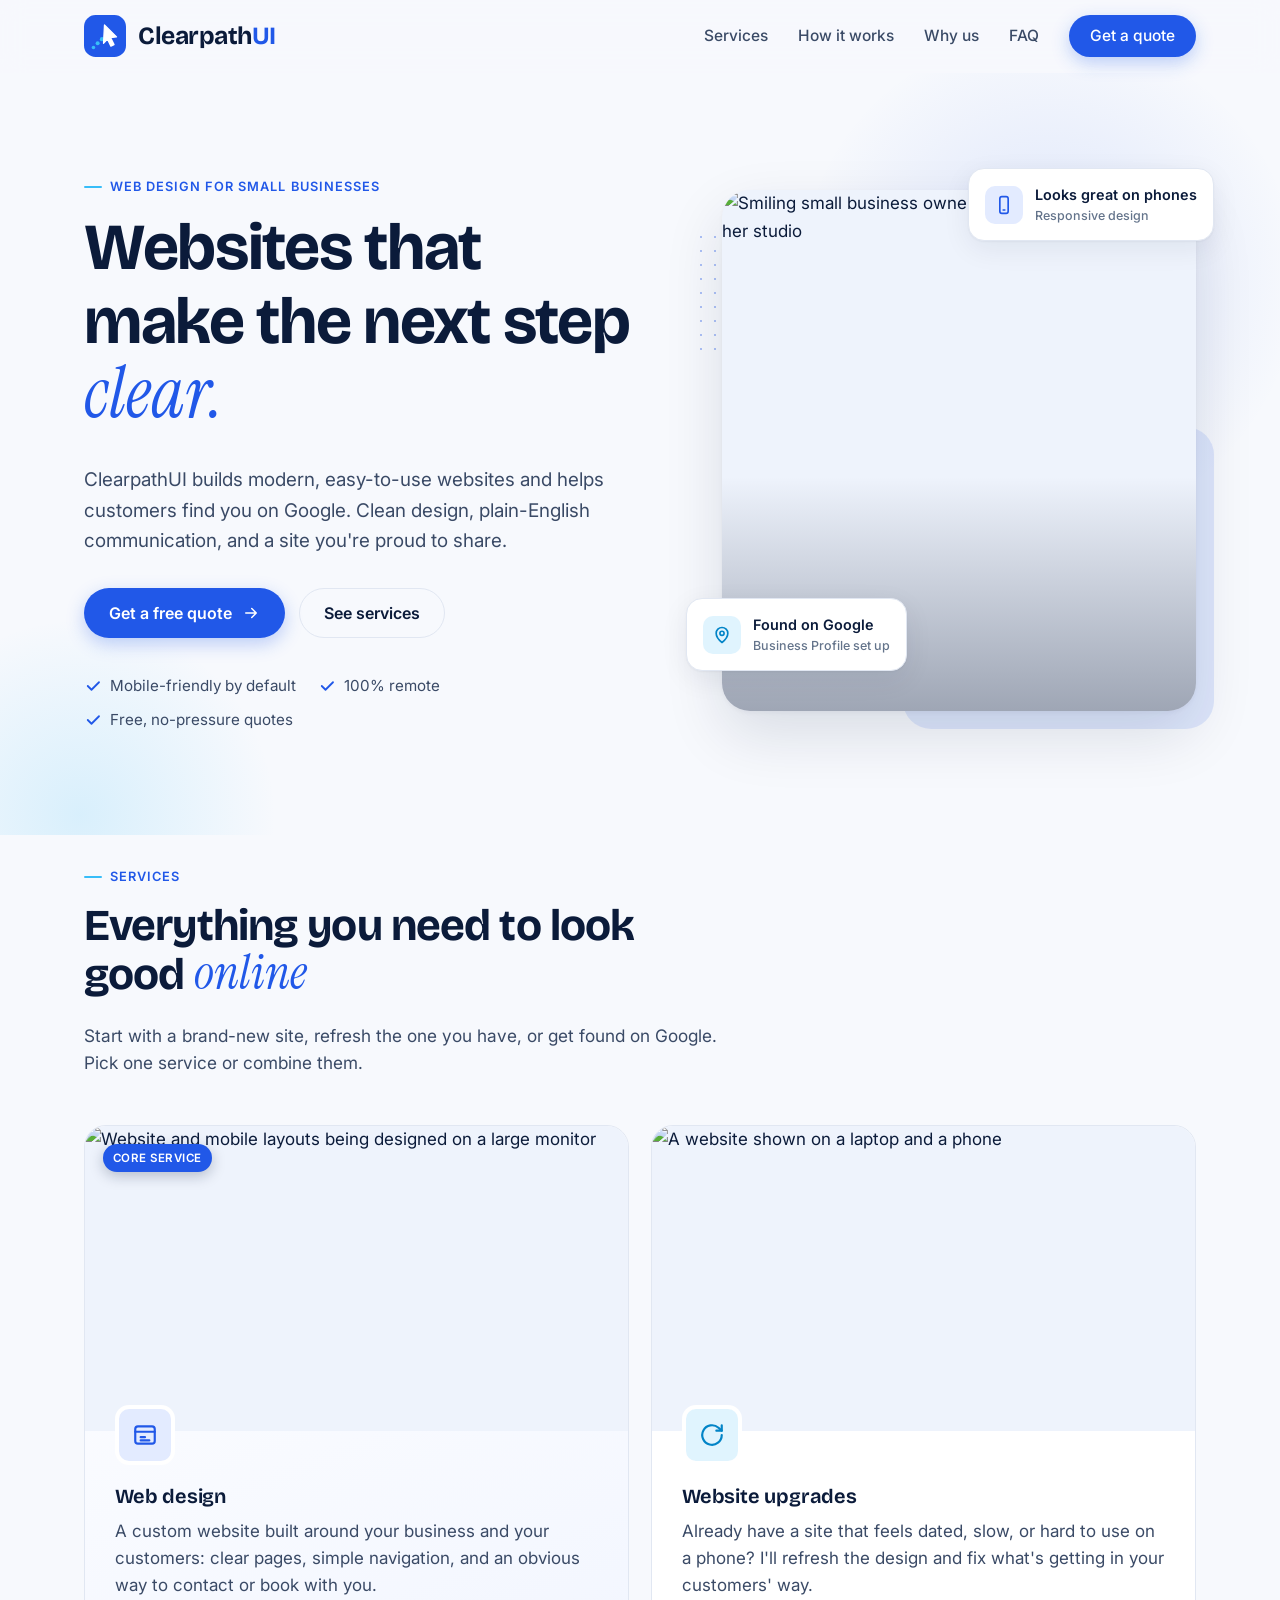
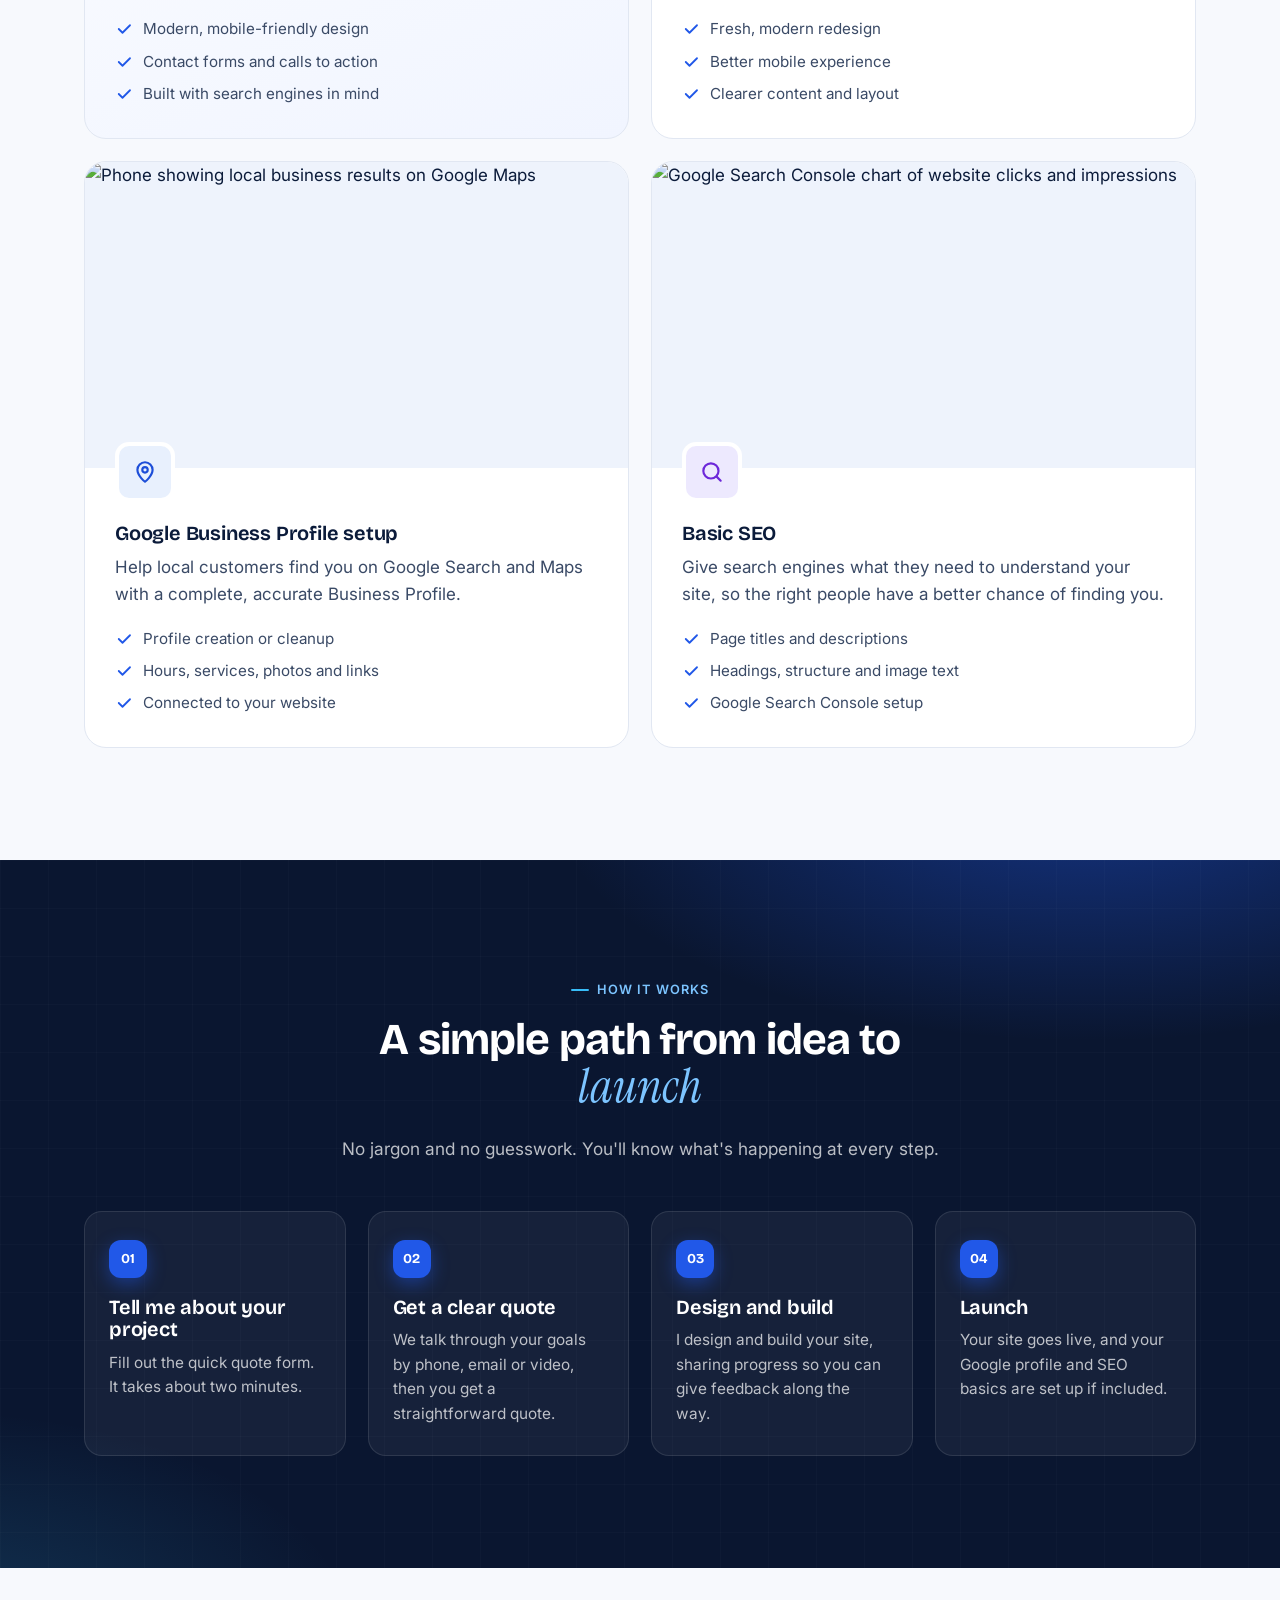
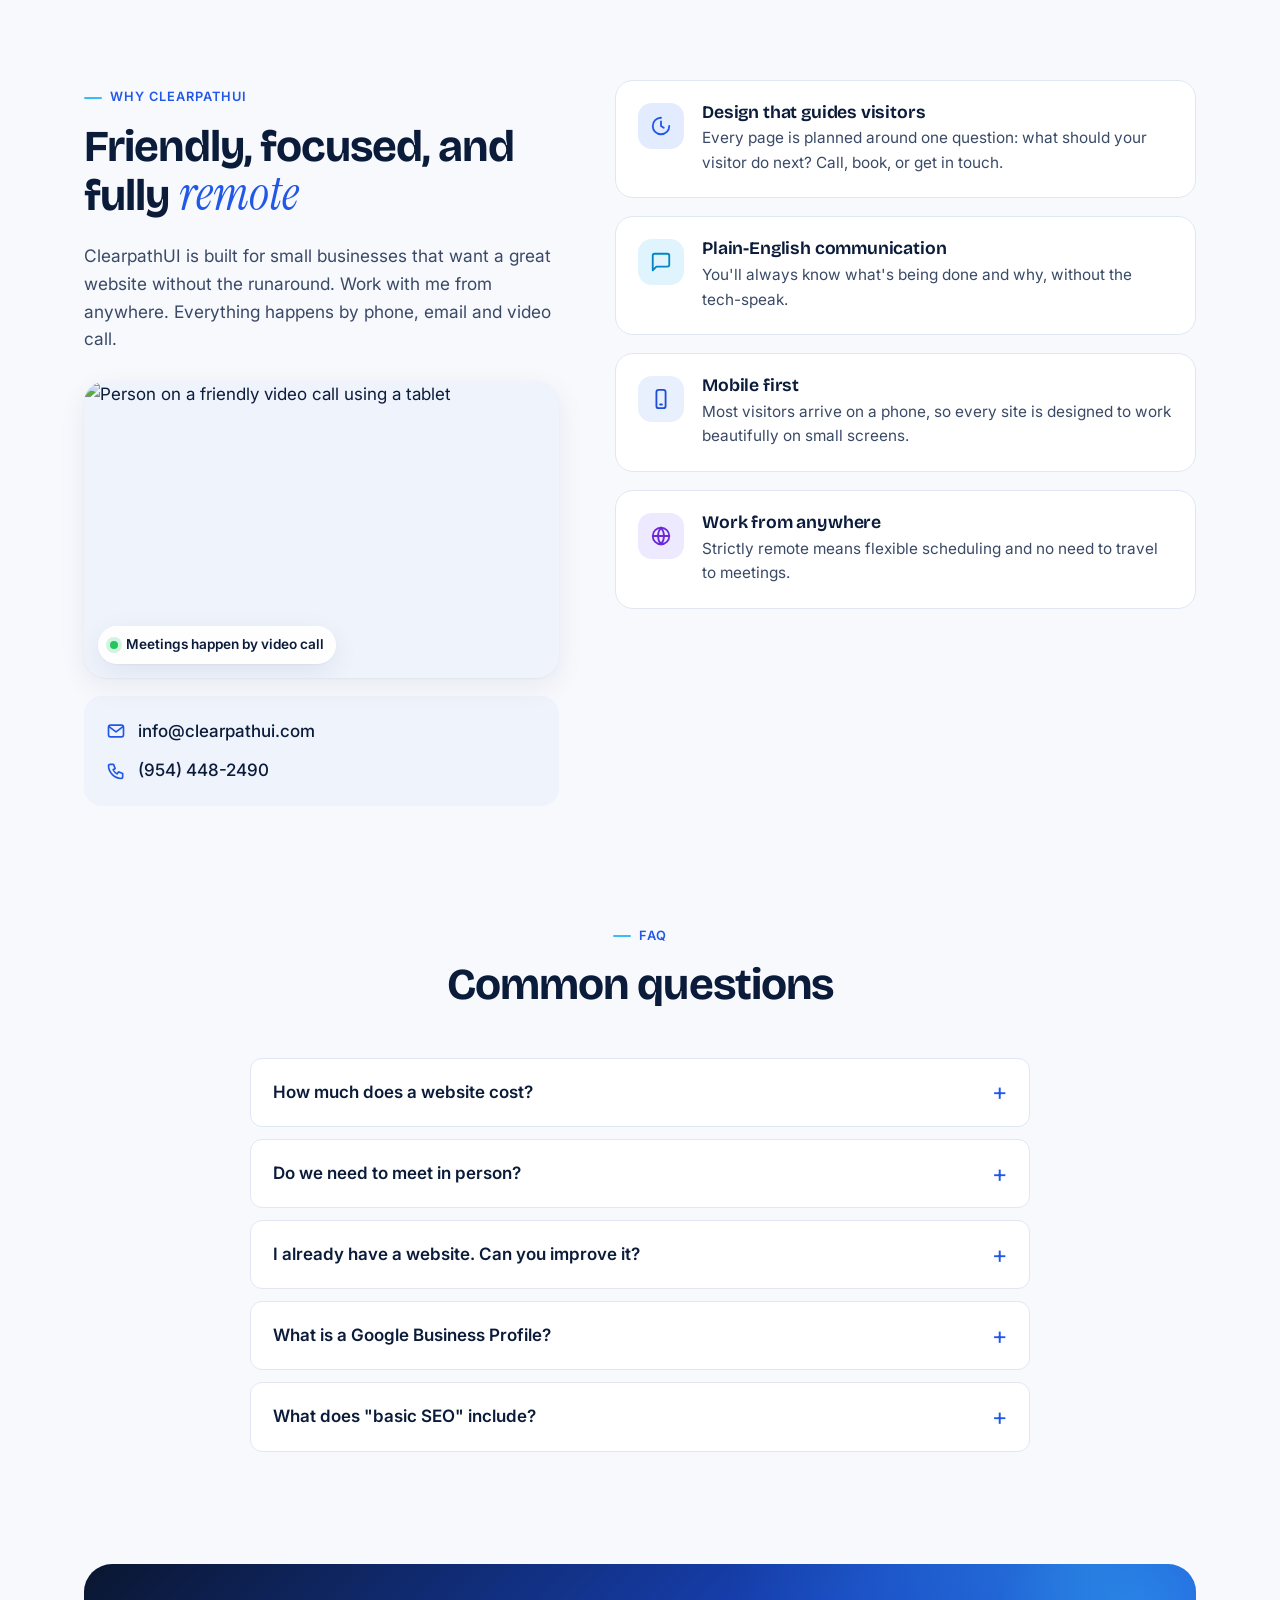
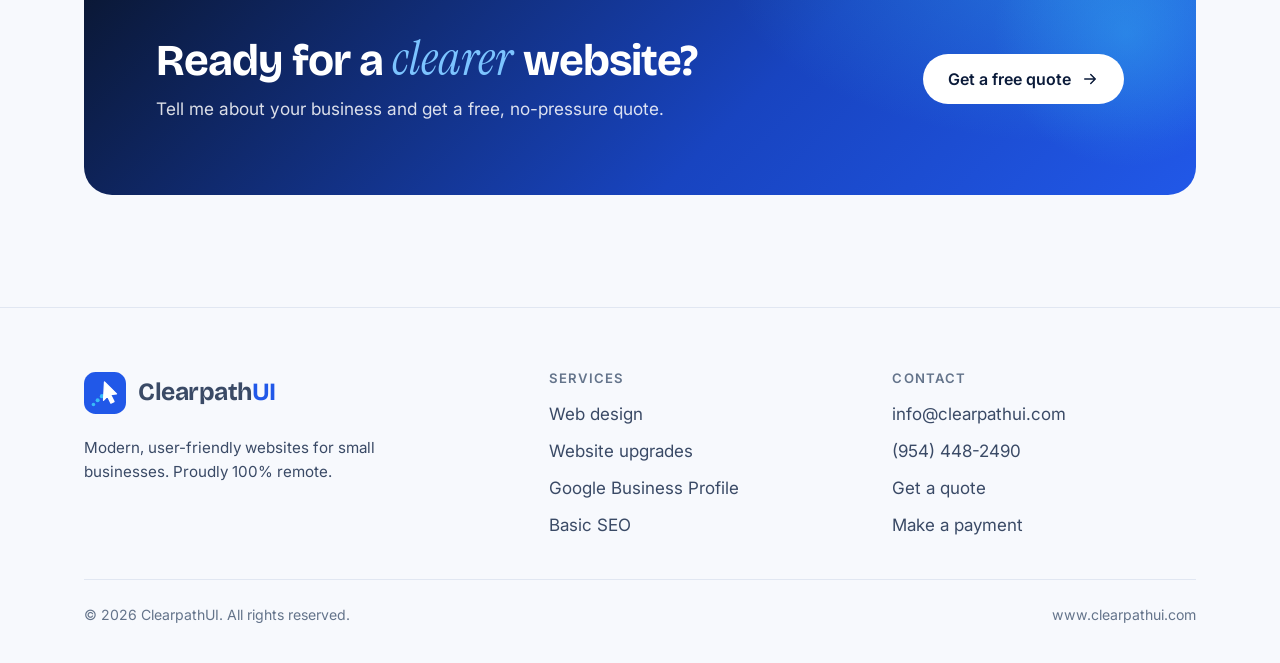
==== commit 1cb58c9b: "Add Make a Payment page with Square checkout New pay.html links to a Square payment link where clien" ====
--- a/index.html
+++ b/index.html
@@ -312,6 +312,7 @@
             <li><a href="mailto:info@clearpathui.com">info@clearpathui.com</a></li>
             <li><a href="tel:+19544482490">(954) 448-2490</a></li>
             <li><a href="quote.html">Get a quote</a></li>
+            <li><a href="pay.html">Make a payment</a></li>
           </ul>
         </div>
       </div>
--- a/styles.css
+++ b/styles.css
@@ -402,6 +402,23 @@
 .aside-photo img { width: 100%; height: 100%; object-fit: cover; }
 .aside-card.dark { background: var(--navy); border-color: var(--navy); }
 
+/* ---------- Payment page ---------- */
+.pay-head { display: flex; gap: 18px; align-items: flex-start; margin-bottom: 26px; }
+.pay-head h2 { font-size: 1.45rem; margin-bottom: 6px; }
+.pay-head p { color: var(--ink-soft); margin: 0; }
+.pay-icon { width: 52px; height: 52px; border-radius: 14px; background: var(--brand-soft); color: var(--brand); display: grid; place-items: center; flex: none; }
+.pay-icon svg { width: 26px; height: 26px; }
+.pay-steps { list-style: none; padding: 0; margin: 0 0 28px; display: grid; gap: 14px; }
+.pay-steps li { display: flex; gap: 14px; align-items: flex-start; color: var(--ink-soft); }
+.pay-steps b { width: 28px; height: 28px; border-radius: 50%; background: var(--brand-soft); color: var(--brand); font-size: .85rem; display: grid; place-items: center; flex: none; margin-top: 1px; }
+.pay-steps strong { color: var(--ink); }
+.pay-btn { width: 100%; padding: 17px 24px; font-size: 1.05rem; }
+.pay-btn[hidden] { display: none; }
+.pay-unavailable { margin: 0; padding: 14px 16px; border-radius: 12px; background: var(--surface-2); color: var(--ink-soft); }
+.secure-note { display: flex; gap: 10px; align-items: flex-start; margin-top: 18px; color: var(--muted); font-size: .9rem; }
+.secure-note svg { width: 20px; height: 20px; color: #16a34a; flex: none; margin-top: 1px; }
+.aside-text { color: var(--ink-soft); font-size: .94rem; margin: 0; }
+
 /* ---------- Responsive ---------- */
 @media (max-width: 1024px) {
   .steps { grid-template-columns: repeat(2, 1fr); }
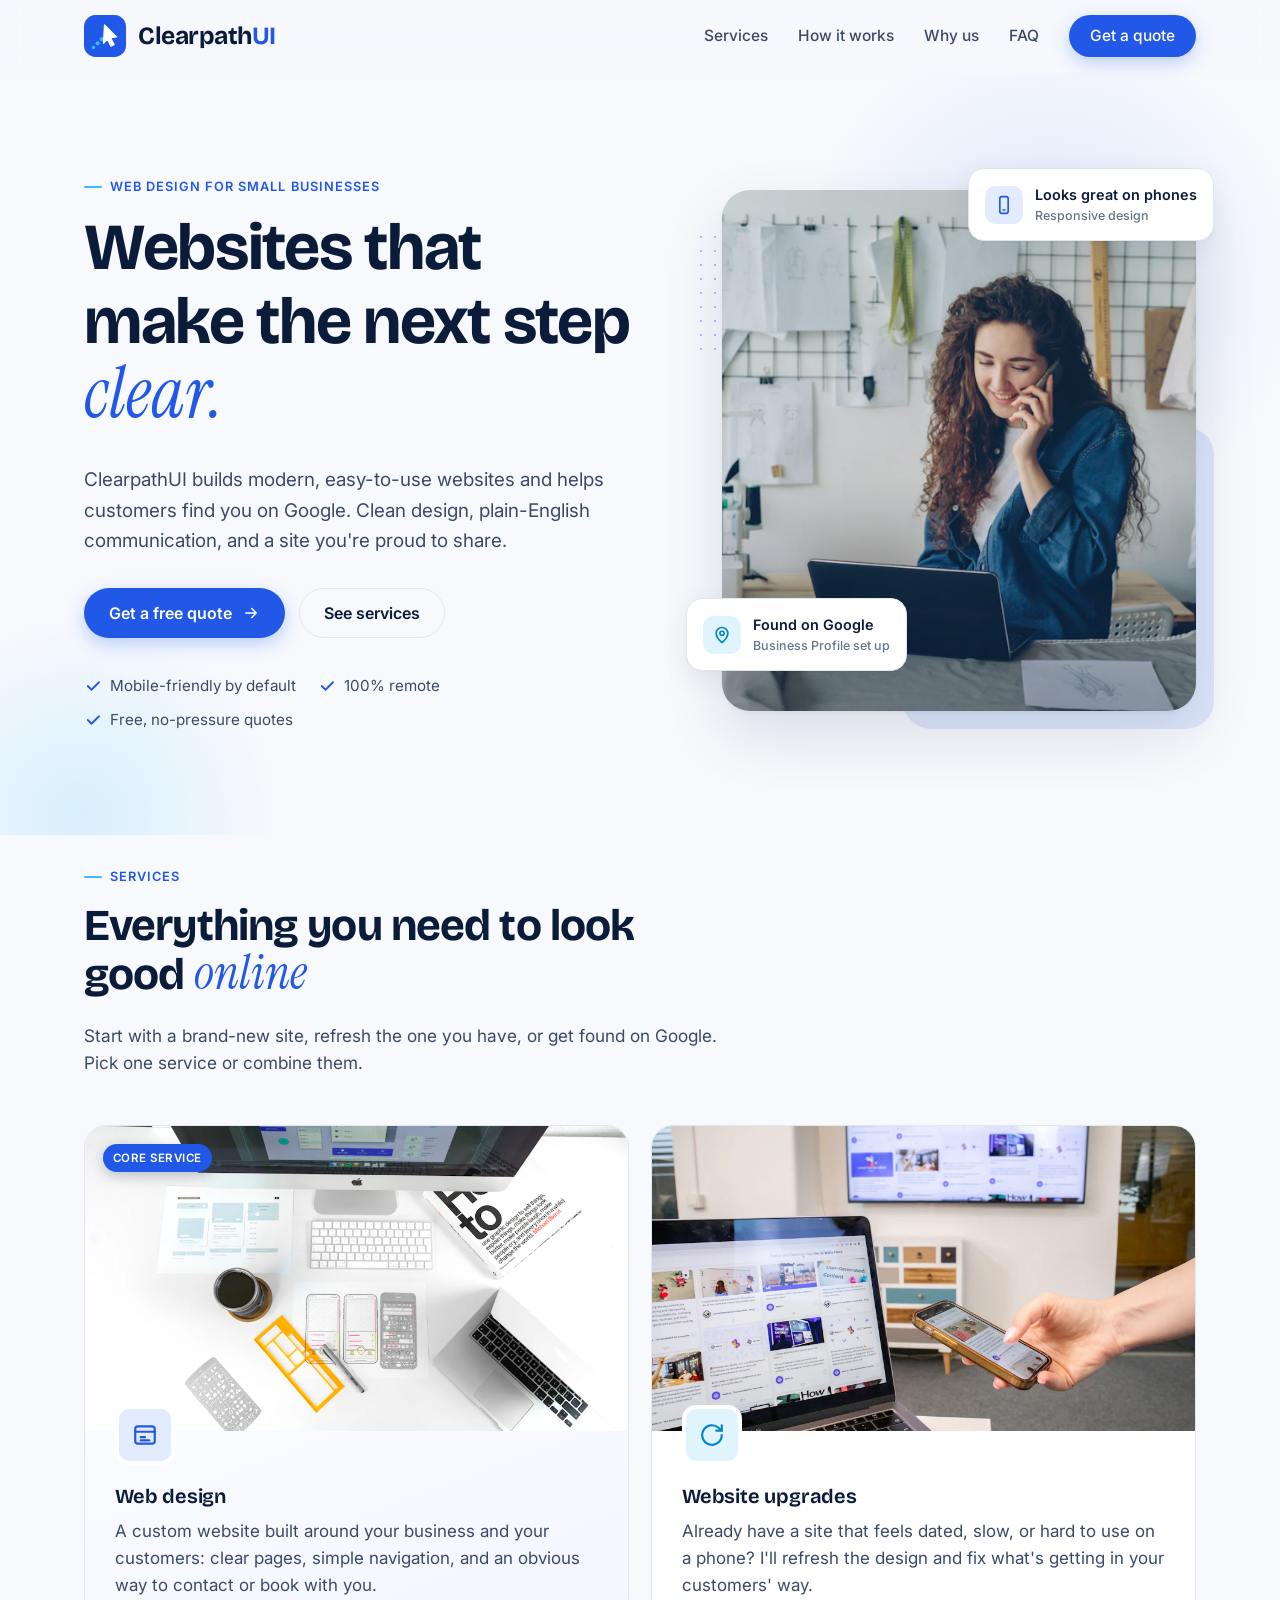
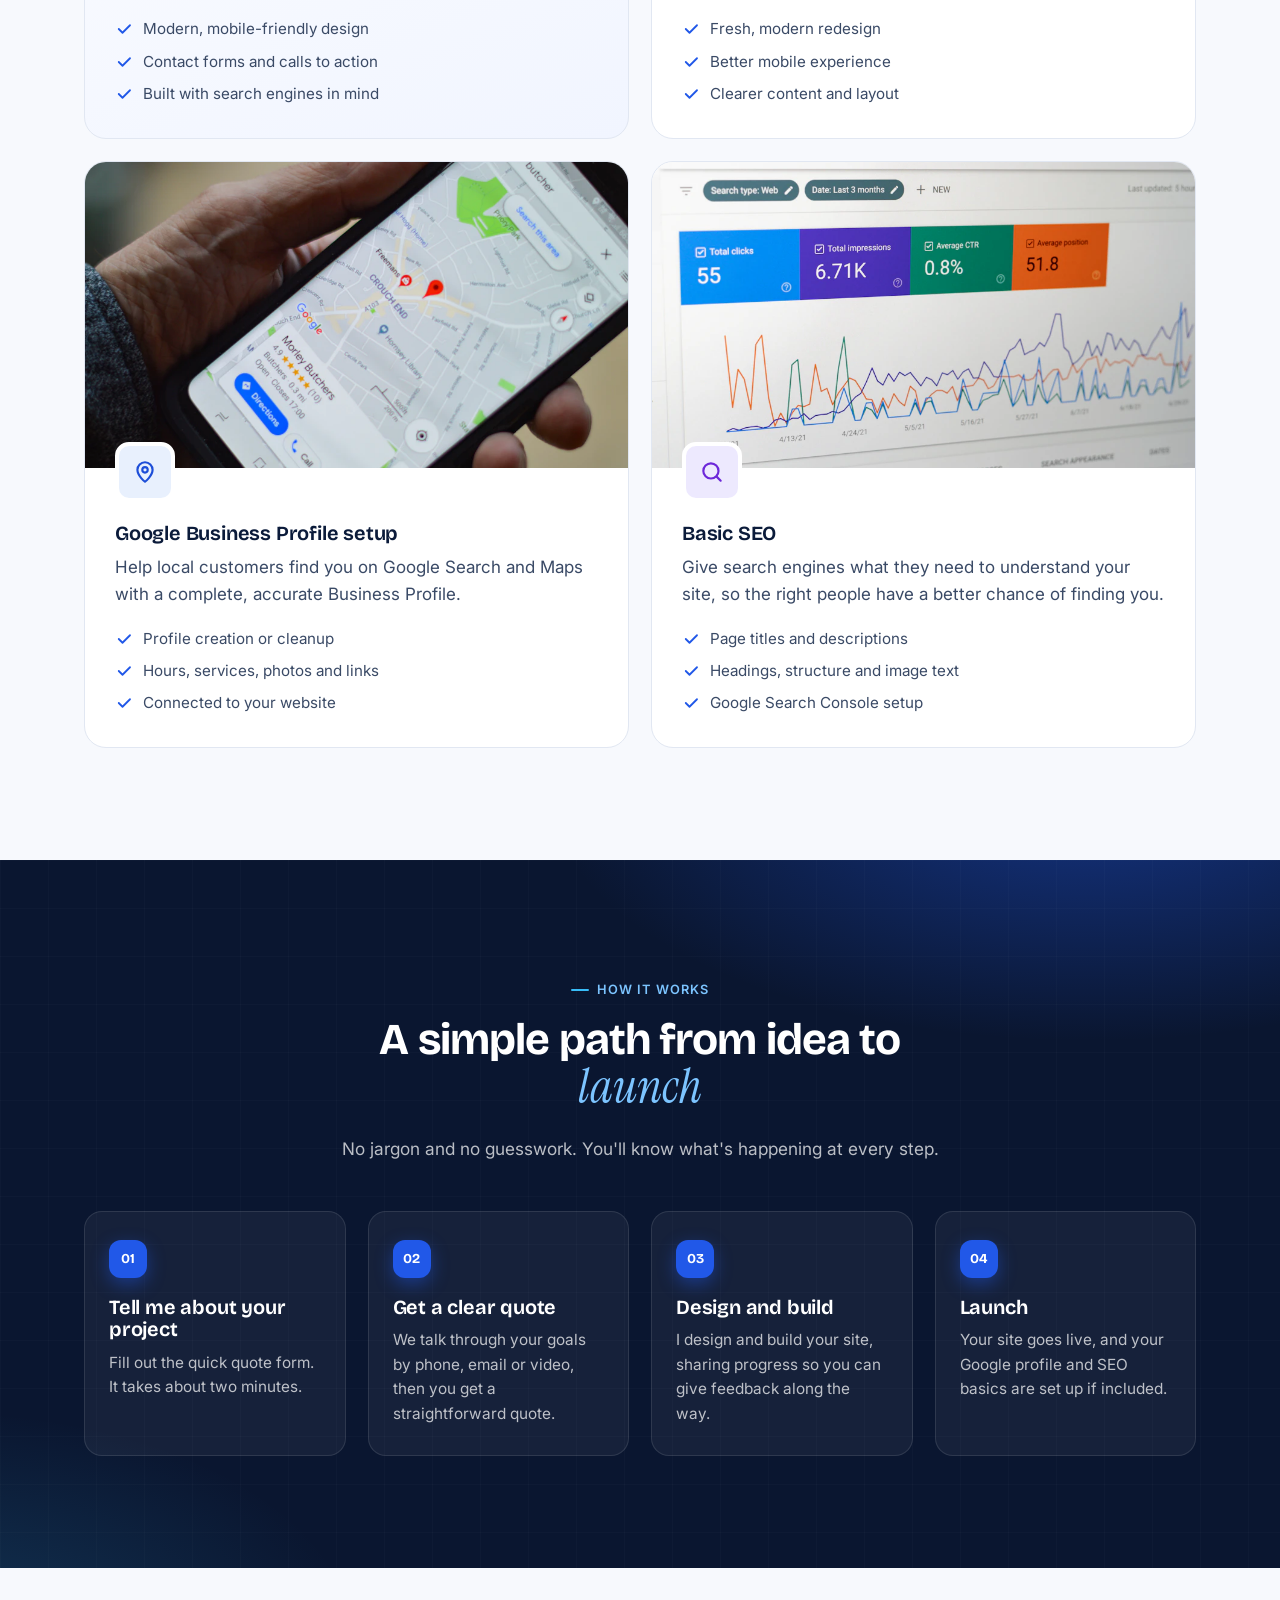
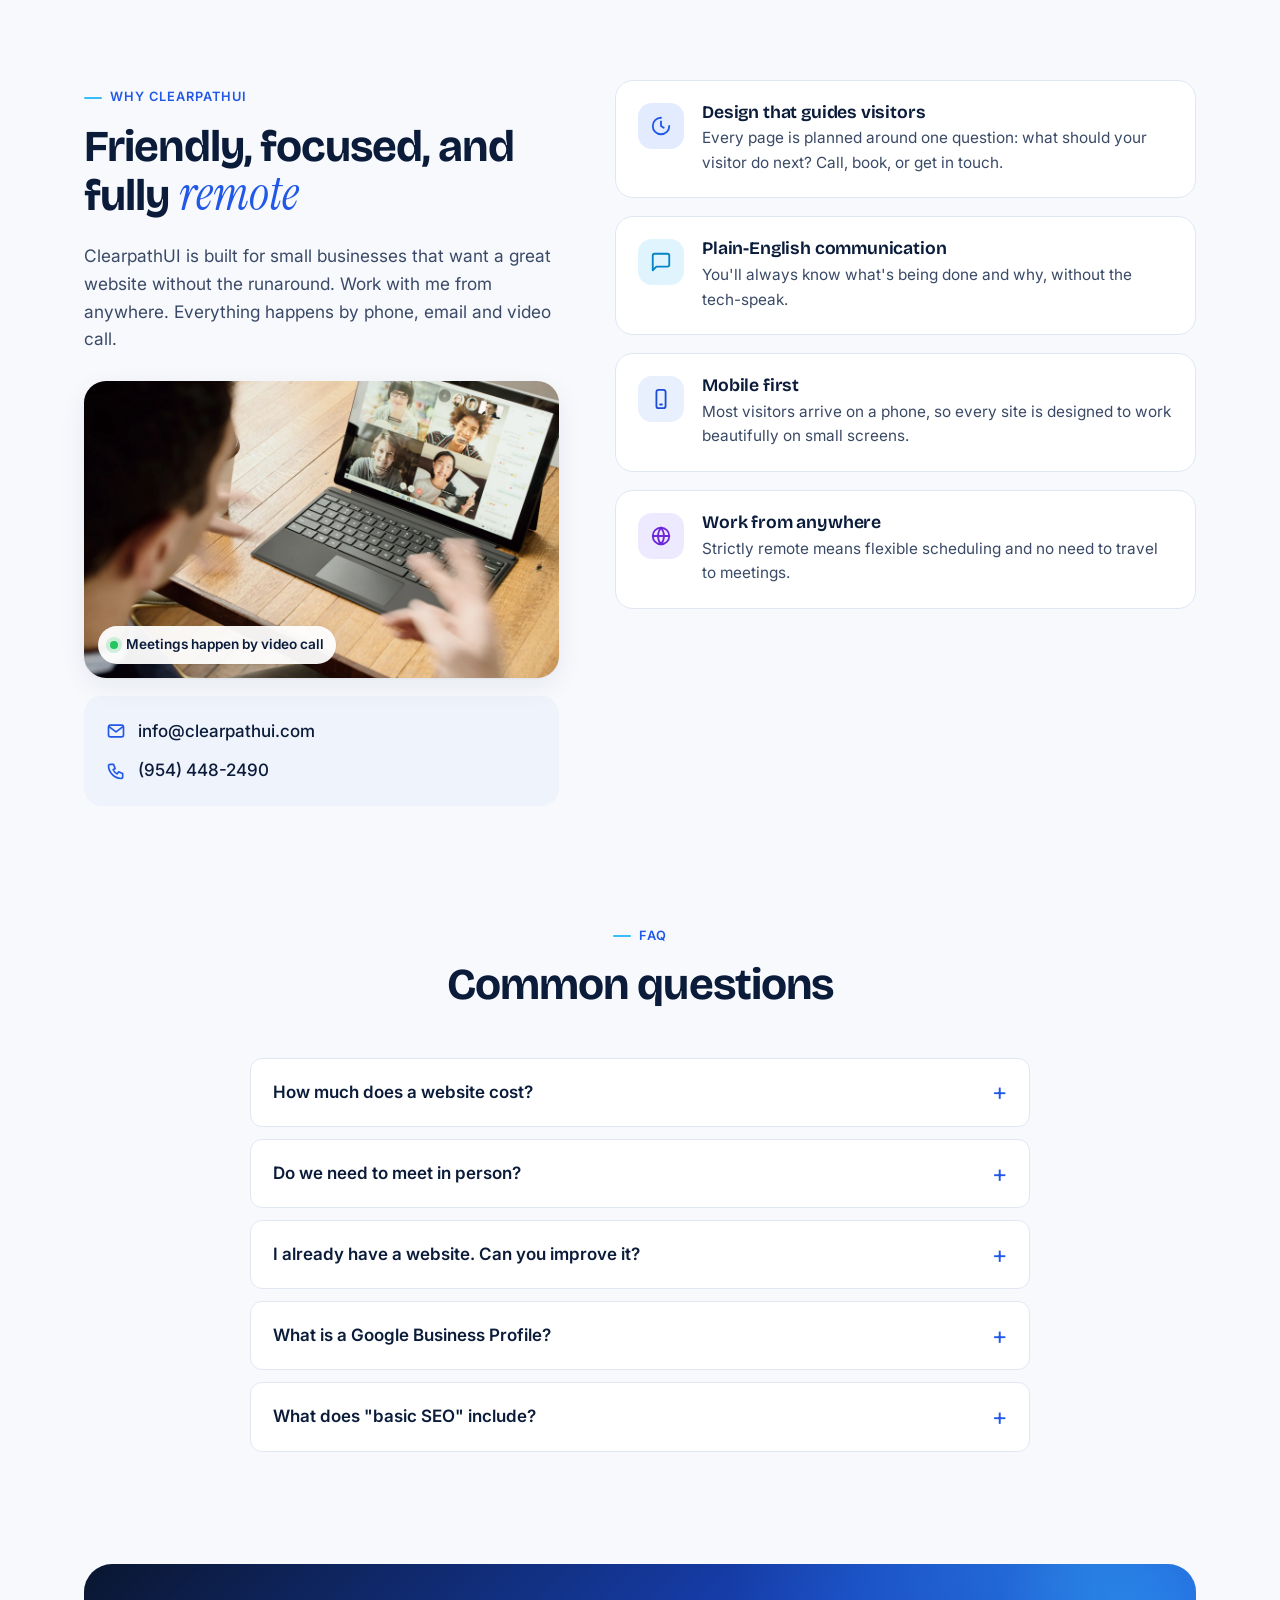
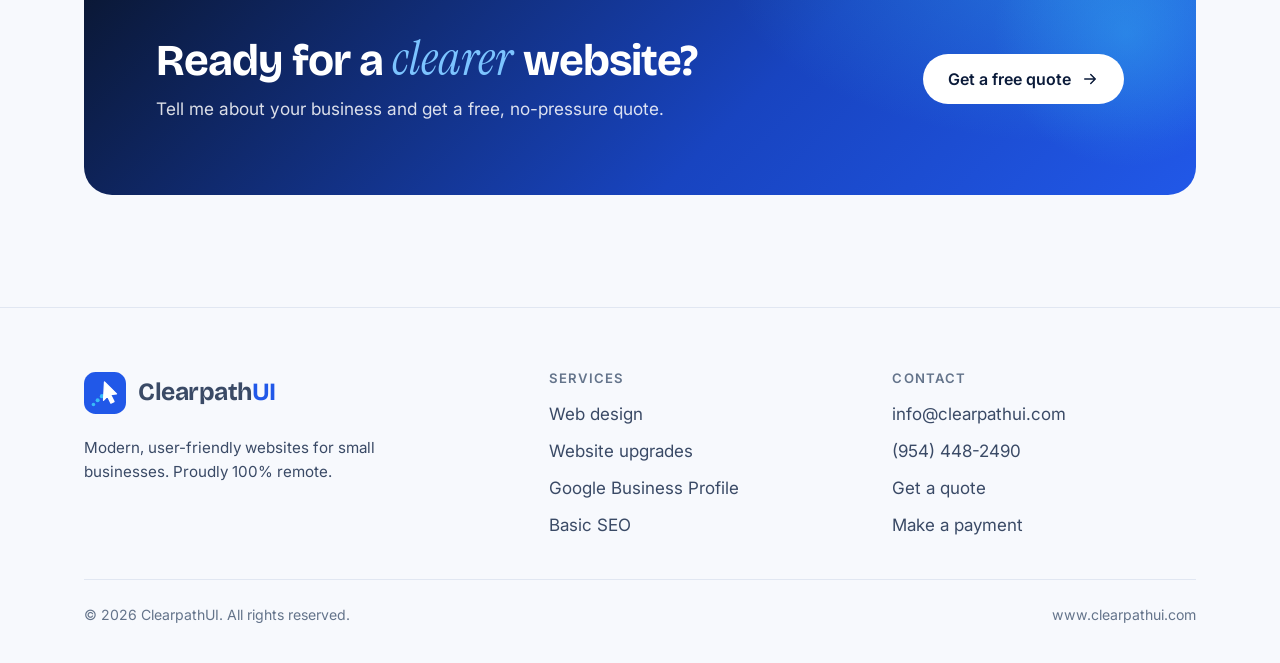
==== commit a7e5db0e: "Technical SEO fixes - Host the 7 Unsplash photos locally as WebP in images/ (faster, no   outside de" ====
--- a/index.html
+++ b/index.html
@@ -7,12 +7,17 @@
   <meta name="description" content="ClearpathUI designs modern, easy-to-use websites for small businesses. Web design, website upgrades, Google Business Profile setup and basic SEO. 100% remote. Get a free quote.">
   <link rel="canonical" href="https://www.clearpathui.com/">
   <meta property="og:type" content="website">
-  <meta property="og:title" content="ClearpathUI | Websites that make the next step obvious">
+  <meta property="og:site_name" content="ClearpathUI">
+  <meta property="og:title" content="ClearpathUI | Websites that make the next step clear">
   <meta property="og:description" content="Web design, website upgrades, Google Business Profile setup and basic SEO for small businesses. 100% remote.">
   <meta property="og:url" content="https://www.clearpathui.com/">
+  <meta property="og:image" content="https://www.clearpathui.com/og-image.png">
+  <meta property="og:image:width" content="1200">
+  <meta property="og:image:height" content="630">
+  <meta property="og:image:alt" content="ClearpathUI: websites that make the next step clear">
+  <meta name="twitter:card" content="summary_large_image">
   <meta name="theme-color" content="#2158e8">
   <link rel="icon" href="favicon.svg" type="image/svg+xml">
-  <link rel="preconnect" href="https://images.unsplash.com">
   <link rel="preconnect" href="https://fonts.googleapis.com">
   <link rel="preconnect" href="https://fonts.gstatic.com" crossorigin>
   <link href="https://fonts.googleapis.com/css2?family=Bricolage+Grotesque:opsz,wght@12..96,600;12..96,700&family=Instrument+Serif:ital@1&family=Inter:wght@400;500;600&display=swap" rel="stylesheet">
@@ -23,6 +28,8 @@
     "@type": "ProfessionalService",
     "name": "ClearpathUI",
     "url": "https://www.clearpathui.com/",
+    "logo": "https://www.clearpathui.com/logo.png",
+    "image": "https://www.clearpathui.com/og-image.png",
     "email": "info@clearpathui.com",
     "telephone": "+1-954-448-2490",
     "description": "Web design, website upgrades, Google Business Profile setup and basic SEO for small businesses. Fully remote.",
@@ -77,7 +84,7 @@
 
         <div class="mockup-wrap">
           <span class="hero-pattern"></span>
-          <div class="hero-photo"><img src="https://images.unsplash.com/photo-1753164597612-5e71b83fda91?auto=format&fit=crop&w=1100&q=75" alt="Smiling small business owner working on her laptop in her studio" width="1100" height="1210" fetchpriority="high"></div>
+          <div class="hero-photo"><img src="images/hero-business-owner.webp" alt="Smiling small business owner working on her laptop in her studio" width="1100" height="1210" fetchpriority="high"></div>
           <div class="float-card float-a" aria-hidden="true">
             <span class="ico"><svg viewBox="0 0 24 24" fill="none" stroke="currentColor" stroke-width="2" stroke-linecap="round" stroke-linejoin="round"><path d="M12 21s-7-5.3-7-11a7 7 0 0 1 14 0c0 5.7-7 11-7 11z"/><circle cx="12" cy="10" r="2.5"/></svg></span>
             <span>Found on Google<small>Business Profile set up</small></span>
@@ -102,7 +109,7 @@
         <div class="services-grid">
           <article class="service-card featured reveal">
             <span class="tag">Core service</span>
-            <div class="service-media"><img src="https://images.unsplash.com/photo-1541462608143-67571c6738dd?auto=format&fit=crop&w=900&q=75" alt="Website and mobile layouts being designed on a large monitor" width="900" height="506" loading="lazy" decoding="async"></div>
+            <div class="service-media"><img src="images/service-web-design.webp" alt="Website and mobile layouts being designed on a large monitor" width="900" height="506" loading="lazy" decoding="async"></div>
             <div class="service-body">
             <div class="service-icon si-teal">
               <svg viewBox="0 0 24 24" fill="none" stroke="currentColor" stroke-width="2" stroke-linecap="round" stroke-linejoin="round"><rect x="3" y="4" width="18" height="16" rx="2.5"/><path d="M3 9h18M8 14h4M8 17h8"/></svg>
@@ -118,7 +125,7 @@
           </article>
 
           <article class="service-card reveal">
-            <div class="service-media"><img src="https://images.unsplash.com/photo-1690192698934-e2ecab89335f?auto=format&fit=crop&w=900&q=75" alt="A website shown on a laptop and a phone" width="900" height="506" loading="lazy" decoding="async"></div>
+            <div class="service-media"><img src="images/service-website-upgrades.webp" alt="A website shown on a laptop and a phone" width="900" height="506" loading="lazy" decoding="async"></div>
             <div class="service-body">
             <div class="service-icon si-apricot">
               <svg viewBox="0 0 24 24" fill="none" stroke="currentColor" stroke-width="2" stroke-linecap="round" stroke-linejoin="round"><path d="M21 12a9 9 0 1 1-3-6.7L21 8"/><path d="M21 3v5h-5"/></svg>
@@ -134,7 +141,7 @@
           </article>
 
           <article class="service-card reveal">
-            <div class="service-media"><img src="https://images.unsplash.com/photo-1548345680-f5475ea5df84?auto=format&fit=crop&w=900&q=75" alt="Phone showing local business results on Google Maps" width="900" height="506" loading="lazy" decoding="async"></div>
+            <div class="service-media"><img src="images/service-google-profile.webp" alt="Phone showing local business results on Google Maps" width="900" height="506" loading="lazy" decoding="async"></div>
             <div class="service-body">
             <div class="service-icon si-sky">
               <svg viewBox="0 0 24 24" fill="none" stroke="currentColor" stroke-width="2" stroke-linecap="round" stroke-linejoin="round"><path d="M12 21s-7-5.3-7-11a7 7 0 0 1 14 0c0 5.7-7 11-7 11z"/><circle cx="12" cy="10" r="2.5"/></svg>
@@ -150,7 +157,7 @@
           </article>
 
           <article class="service-card reveal">
-            <div class="service-media"><img src="https://images.unsplash.com/photo-1625296276703-3fbc924f07b5?auto=format&fit=crop&w=900&q=75" alt="Google Search Console chart of website clicks and impressions" width="900" height="506" loading="lazy" decoding="async"></div>
+            <div class="service-media"><img src="images/service-seo.webp" alt="Google Search Console chart of website clicks and impressions" width="900" height="506" loading="lazy" decoding="async"></div>
             <div class="service-body">
             <div class="service-icon si-sand">
               <svg viewBox="0 0 24 24" fill="none" stroke="currentColor" stroke-width="2" stroke-linecap="round" stroke-linejoin="round"><circle cx="11" cy="11" r="7"/><path d="m20 20-3.5-3.5"/></svg>
@@ -208,7 +215,7 @@
           <span class="eyebrow">Why ClearpathUI</span>
           <h2>Friendly, focused, and fully <em>remote</em></h2>
           <p style="color: var(--ink-soft); font-size: 1.08rem;">ClearpathUI is built for small businesses that want a great website without the runaround. Work with me from anywhere. Everything happens by phone, email and video call.</p>
-          <figure class="why-photo"><img src="https://images.unsplash.com/photo-1612831455359-970e23a1e4e9?auto=format&fit=crop&w=1000&q=75" alt="Person on a friendly video call using a tablet" width="1000" height="625" loading="lazy" decoding="async"><figcaption><i></i>Meetings happen by video call</figcaption></figure>
+          <figure class="why-photo"><img src="images/why-video-call.webp" alt="Person on a friendly video call using a tablet" width="1000" height="625" loading="lazy" decoding="async"><figcaption><i></i>Meetings happen by video call</figcaption></figure>
           <div class="contact-card">
             <a class="contact-line" href="mailto:info@clearpathui.com">
               <svg viewBox="0 0 24 24" fill="none" stroke="currentColor" stroke-width="2" stroke-linecap="round" stroke-linejoin="round"><rect x="3" y="5" width="18" height="14" rx="2.5"/><path d="m4 7 8 6 8-6"/></svg>
